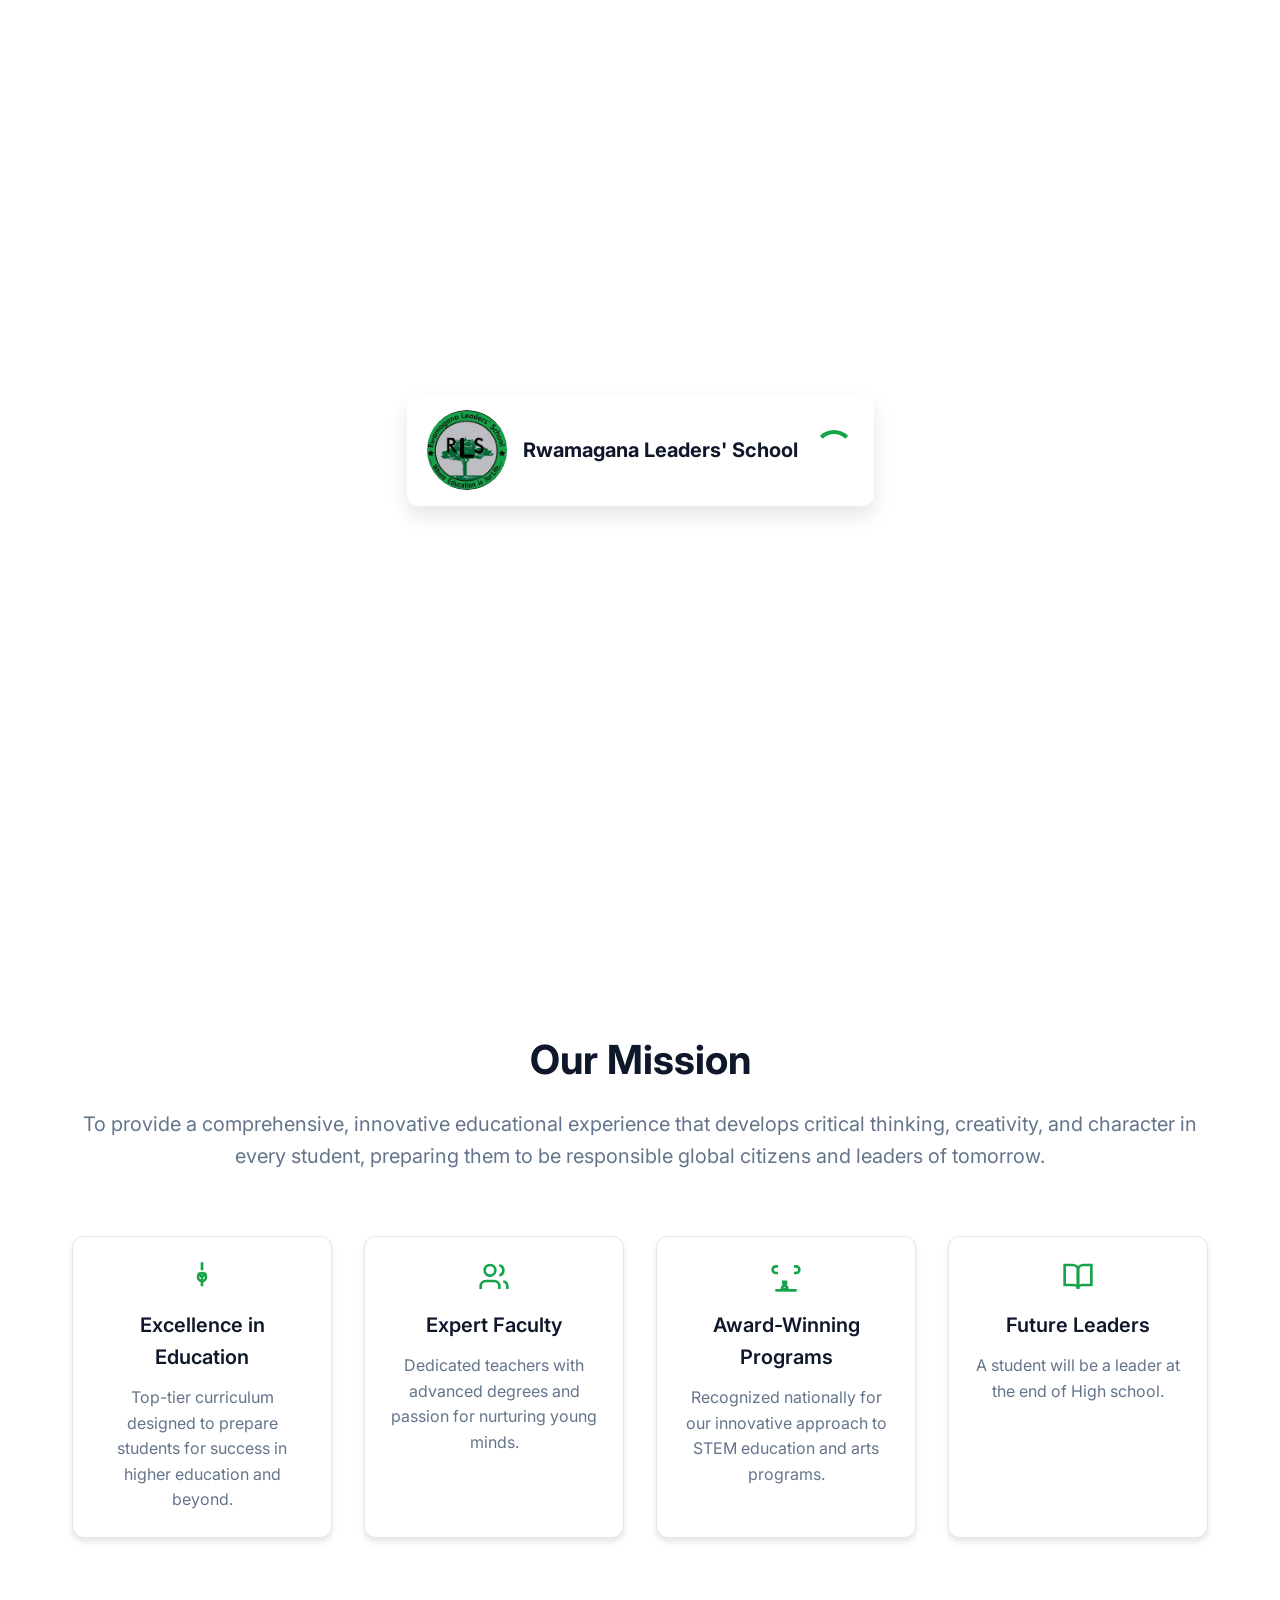
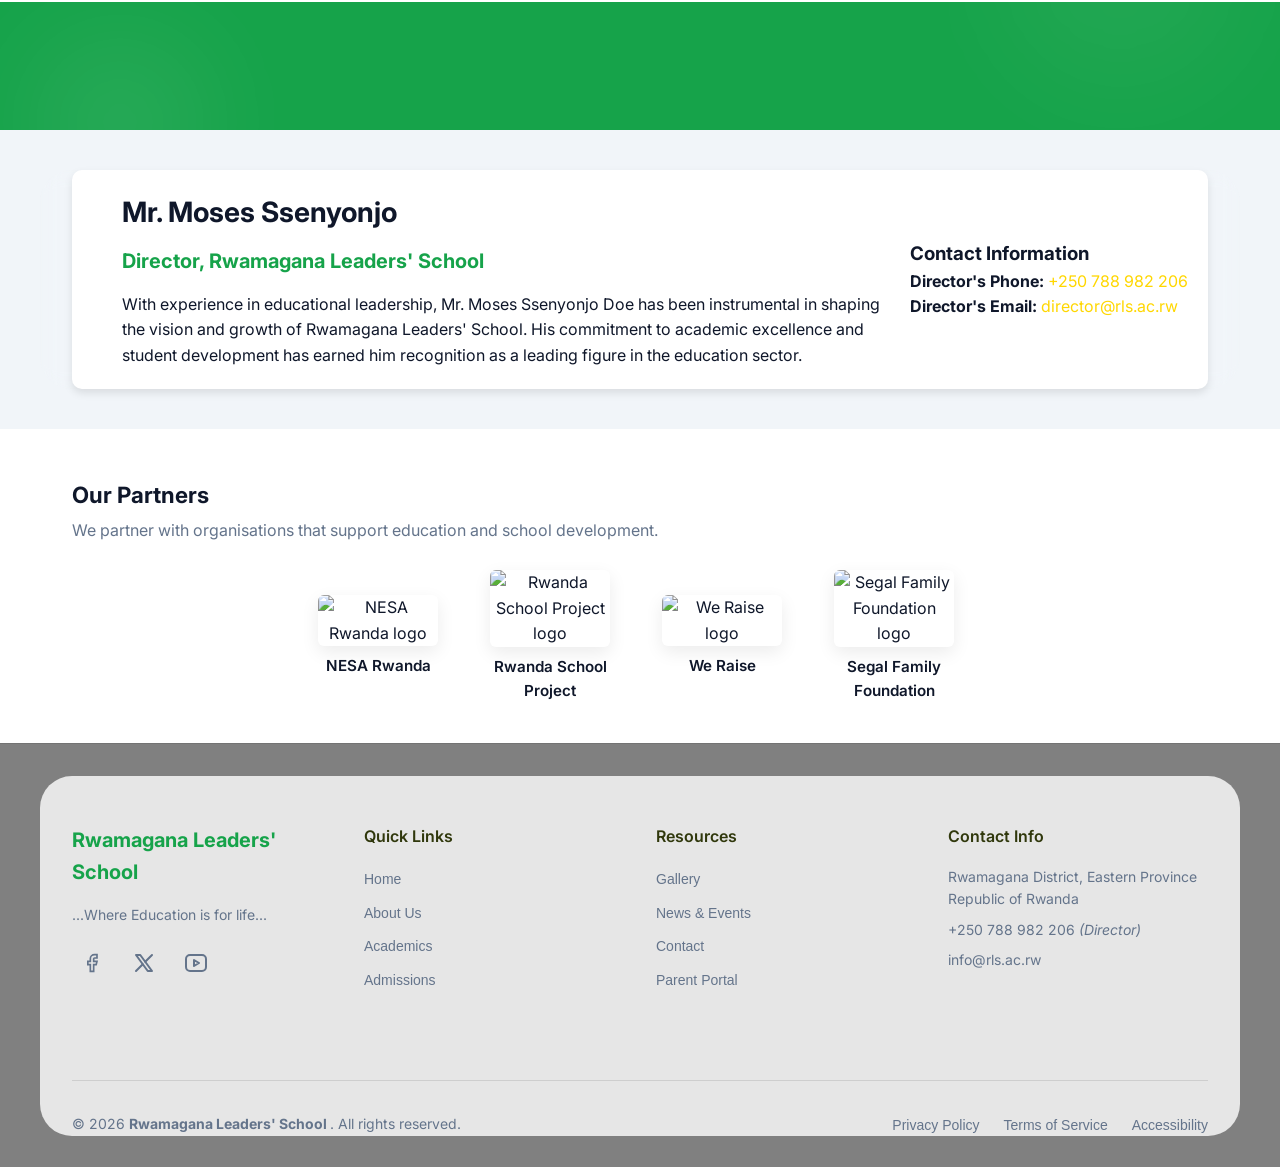
==== index.html @ 0f161b06 "Add files via upload" ====
<!DOCTYPE html>
<html lang="en">
<head>
    <meta charset="UTF-8">
    <!-- Basic SEO -->
<title>Rwamagana Leaders' School | Excellence in Education</title>
<meta name="description" content="Official website of Rwamagana Leaders' School (RLS). Get the latest news, events, academic updates, and school information.">
<meta name="keywords" content="Rwamagana Leaders School, RLS, school in Rwanda, secondary school, education Rwanda">
<meta name="author" content="Rwamagana Leaders' School">
<meta name="viewport" content="width=device-width, initial-scale=1.0">
<!--script of font awesome-->
<link rel="stylesheet" href="https://cdnjs.cloudflare.com/ajax/libs/font-awesome/6.7.2/css/all.min.css" integrity="sha512-Evv84Mr4kqVGRNSgIGL/F/aIDqQb7xQ2vcrdIwxfjThSH8CSR7PBEakCr51Ck+w+/U6swU2Im1vVX0SVk9ABhg==" crossorigin="anonymous" referrerpolicy="no-referrer" /><meta property="og:title" content="Rwamagana Leaders' School | Excellence in Education">
<meta property="og:description" content="Visit RLS official website for news, events, and academic excellence updates.">
<meta property="og:image" content="https://rls.ac.rw/logo.png">
<meta property="og:url" content="https://rls.ac.rw">
<meta property="og:type" content="website">
<script id="chatway" async="true" src="https://cdn.chatway.app/widget.js?id=UrWkM7ZpaM1Z"></script>
<!-- Structured Data for Google -->
<script type="application/ld+json">

        {
          "@context": "https://schema.org",
          "@type": "School",
          "name": "Rwamagana Leaders' School",
          "alternateName": "RLS",
          "url": "https://rls.ac.rw/",
          "logo": "https://rls.ac.rw/image/logo.png",
          "sameAs": [
            "https://www.facebook.com/rwamaganaleaders/",
            "https://x.com/RLeadersSchool",
            "https://www.youtube.com/@RwamaganaLeadersSchool-c4u"
          ],
          "address": {
            "@type": "PostalAddress",
            "addressCountry": "RW",
            "addressRegion": "Eastern Province",
            "addressLocality": "Rwamagana"
          },
          "telephone": "+250783755971",
          "email": "info@rls.ac.rw",
          "description": "Rwamagana Leaders' School is a secondary school in Rwamagana, Rwanda, offering high quality education with a focus on leadership, sustainability and community service."
        }
</script>


    <meta name="viewport" content="width=device-width, initial-scale=1.0">
    <link rel="icon" href="image/logo.png" type="image/png">
    <title>Rwamagana Leaders' School</title>
    <link rel="stylesheet" href="styles.css">
    <link href="https://fonts.googleapis.com/css2?family=Inter:wght@300;400;400;600;700&display=swap" rel="stylesheet">
    <style>
        /* Our Story Section Styles */
        .our-story-section {
            margin-top: 50px;
        }
        
        .story-intro {
            font-size: 1.1rem;
            color: var(--muted-foreground);
            text-align: center;
            margin-bottom: 40px;
            max-width: 800px;
            margin-left: auto;
            margin-right: auto;
        }
        
        .timeline {
            position: relative;
            max-width: 800px;
            margin: 0 auto;
        }
        
        .timeline::before {
            content: '';
            position: absolute;
            left: 30px;
            top: 0;
            bottom: 0;
            width: 2px;
            background: var(--primary);
        }
        
        .timeline-item {
            display: flex;
            margin-bottom: 40px;
            opacity: 0;
            transform: translateY(20px);
            transition: opacity 0.6s ease, transform 0.6s ease;
        }
        
        .timeline-item.fade-in {
            opacity: 1;
            transform: translateY(0);
        }
        
        .timeline-marker {
            width: 60px;
            height: 60px;
            background: var(--primary);
            border-radius: 50%;
            display: flex;
            align-items: center;
            justify-content: center;
            color: var(--primary-foreground);
            font-size: 1.2rem;
            margin-right: 20px;
            flex-shrink: 0;
            z-index: 1;
            position: relative;
        }
        
        .timeline-content {
            background: var(--card);
            border: 1px solid var(--border);
            border-radius: 12px;
            padding: 20px;
            box-shadow: 0 2px 8px var(--shadow);
            flex: 1;
        }
        
        .timeline-content h4 {
            font-size: 1.2rem;
            font-weight: 600;
            color: var(--foreground);
            margin-bottom: 10px;
        }
        
        .timeline-content p {
            color: var(--muted-foreground);
            line-height: 1.6;
        }
        
        .story-cta {
            text-align: center;
            margin-top: 50px;
            padding: 30px;
            background: var(--accent);
            border-radius: 12px;
        }
        
        .story-cta p {
            font-size: 1.1rem;
            color: var(--foreground);
            margin-bottom: 20px;
        }
        
        .cta-btn {
            background: var(--primary);
            color: var(--primary-foreground);
            border: none;
            padding: 12px 24px;
            border-radius: 8px;
            font-weight: 600;
            cursor: pointer;
            transition: background 0.2s;
        }
        
        .cta-btn:hover {
            background: var(--primary-hover, var(--primary));
            opacity: 0.9;
        }
        
        @media (max-width: 768px) {
            .timeline::before {
                left: 20px;
            }
            
            .timeline-marker {
                width: 40px;
                height: 40px;
                font-size: 1rem;
                margin-right: 15px;
            }
            
            .timeline-content {
                padding: 15px;
            }
            
            .timeline-content h4 {
                font-size: 1.1rem;
            }
        }
    </style>
    <!-- EmailJS CDN -->
     <script>
        const firebaseConfig = {
  apiKey: "AIzaSyD0JQhgoWcyJBOaOaXH-xMsed9V25FA184",
  authDomain: "rls2025-6f364.firebaseapp.com",
  databaseURL: "https://rls2025-6f364-default-rtdb.firebaseio.com",
  projectId: "rls2025-6f364",
  storageBucket: "rls2025-6f364.firebasestorage.app",
  messagingSenderId: "662069598409",
  appId: "1:662069598409:web:7fcf240a20cd1e0537d518",
  measurementId: "G-T1P0FEYNYW"
};
     </script>
    <script type="text/javascript" src="https://cdn.jsdelivr.net/npm/@emailjs/browser@4/dist/email.min.js"></script>
</head>
<body class="light-theme">
    <div id="preloader" class="preloader">
        <div class="preloader-content">
            <img src="image/logo.png" alt="RLS" class="preloader-logo"><p class="preloader-text">Rwamagana Leaders' School</p>
            <div class="preloader-spinner"></div>
        </div>
    </div>
    
    <!-- Header/Navigation -->
    <header class="header">
        <div class="container">
            <div class="nav-wrapper">
                <!-- Logo -->
                <div class="logo-section">
                    <button onclick="navigateTo('home')" class="logo-btn">
                        <img src="image/logo.png" 
                             alt="Rwamagana Leaders' School Logo" class="logo-img">
                        <h1 class="logo-text">Rwamagana Leaders' School</h1>
                    </button>
                </div>

                <!-- Desktop Navigation -->
                <nav class="desktop-nav">
                    <div class="nav-items">
                        <a href="#home"><button onclick="navigateTo('home')" class="nav-item active" data-page="home">Home</button></a>
                        <a href="#about"><button onclick="navigateTo('about')" class="nav-item" data-page="about">About Us</button></a>
                        <a href="#academics"><button onclick="navigateTo('academics')" class="nav-item" data-page="academics">Academics</button></a>
                        <a href="#admissions"><button onclick="navigateTo('admissions')" class="nav-item" data-page="admissions">Admissions</button></a>
                        <a href="#gallery"><button onclick="navigateTo('gallery')" class="nav-item" data-page="gallery">Gallery</button></a>
                        <a href="#news"><button onclick="navigateTo('news')" class="nav-item" data-page="news">
                        News & Events <span class="nav-badge news-badge" style="display:none;">0</span>
                    </button></a>
                        <button onclick="window.location.href='pastpapers.html'" class="nav-item pastpaper" data-page="pastpapers">Past Papers</button>
                        <button onclick="navigateTo('contact')" class="nav-item" data-page="contact">Contact</button>
                        <button class="nav-item" onclick="window.open(
    'https://accounts.zoho.com/signin?servicename=VirtualOffice&amp;signupurl=https://www.zoho.com/mail/zohomail-pricing.html&amp;serviceurl=https://mail.zoho.com',
    '_blank')">
                            Staff Login
                        </button>
                        <button onclick="toggleTheme()" class="theme-btn" id="theme-toggle">
                        
                            <svg class="sun-icon" width="20" height="20" viewBox="0 0 24 24" fill="none" stroke="currentColor" stroke-width="2">
                                <circle cx="12" cy="12" r="5"></circle>
                                <line x1="12" y1="1" x2="12" y2="3"></line>
                                <line x1="12" y1="21" x2="12" y2="23"></line>
                                <line x1="4.22" y1="4.22" x2="5.64" y2="5.64"></line>
                                <line x1="18.36" y1="18.36" x2="19.78" y2="19.78"></line>
                                <line x1="1" y1="12" x2="3" y2="12"></line>
                                <line x1="21" y1="12" x2="23" y2="12"></line>
                                <line x1="4.22" y1="19.78" x2="5.64" y2="18.36"></line>
                                <line x1="18.36" y1="5.64" x2="19.78" y2="4.22"></line>
                            </svg>
                            <svg class="moon-icon" width="20" height="20" viewBox="0 0 24 24" fill="none" stroke="currentColor" stroke-width="2">
                                <path d="M21 12.79A9 9 0 1 1 11.21 3 7 7 0 0 0 21 12.79z"></path>
                            </svg>
                        </button>
                    </div>
                </nav>

                <!-- Mobile Menu Button -->
                <div class="mobile-controls">
                    <button onclick="toggleTheme()" class="theme-btn mobile-theme-btn">
                        <svg class="sun-icon" width="20" height="20" viewBox="0 0 24 24" fill="none" stroke="currentColor" stroke-width="2">
                            <circle cx="12" cy="12" r="5"></circle>
                            <line x1="12" y1="1" x2="12" y2="3"></line>
                            <line x1="12" y1="21" x2="12" y2="23"></line>
                            <line x1="4.22" y1="4.22" x2="5.64" y2="5.64"></line>
                            <line x1="18.36" y1="18.36" x2="19.78" y2="19.78"></line>
                            <line x1="1" y1="12" x2="3" y2="12"></line>
                            <line x1="21" y1="12" x2="23" y2="12"></line>
                            <line x1="4.22" y1="19.78" x2="5.64" y2="18.36"></line>
                            <line x1="18.36" y1="5.64" x2="19.78" y2="4.22"></line>
                        </svg>
                        <svg class="moon-icon" width="20" height="20" viewBox="0 0 24 24" fill="none" stroke="currentColor" stroke-width="2">
                            <path d="M21 12.79A9 9 0 1 1 11.21 3 7 7 0 0 0 21 12.79z"></path>
                        </svg>
                    </button>
                    <button onclick="toggleMobileMenu()" class="mobile-menu-btn" id="mobile-menu-btn">
                        <svg class="menu-icon" width="24" height="24" viewBox="0 0 24 24" fill="none" stroke="currentColor" stroke-width="2">
                            <line x1="3" y1="6" x2="21" y2="6"></line>
                            <line x1="3" y1="12" x2="21" y2="12"></line>
                            <line x1="3" y1="18" x2="21" y2="18"></line>
                        </svg>
                        <svg class="close-icon" width="24" height="24" viewBox="0 0 24 24" fill="none" stroke="currentColor" stroke-width="2">
                            <line x1="18" y1="6" x2="6" y2="18"></line>
                            <line x1="6" y1="6" x2="18" y2="18"></line>
                        </svg>
                    </button>
                </div>
            </div>

            <!-- Mobile Navigation -->
            <div class="mobile-nav" id="mobile-nav">
                <div class="mobile-nav-items">
                    <button onclick="navigateTo('home')" class="mobile-nav-item" data-page="home">Home</button>
                    <button onclick="navigateTo('about')" class="mobile-nav-item" data-page="about">About Us</button>
                    <button onclick="navigateTo('academics')" class="mobile-nav-item" data-page="academics">Academics</button>
                    <button onclick="navigateTo('admissions')" class="mobile-nav-item" data-page="admissions">Admissions</button>
                    <button onclick="navigateTo('gallery')" class="mobile-nav-item" data-page="gallery">Gallery</button>
                    <button onclick="navigateTo('news')" class="mobile-nav-item" data-page="news">
                    News & Events <span class="nav-badge news-badge" style="display:none;">0</span>
                </button>
                    <button onclick="window.location.href='pastpapers.html'" class="mobile-nav-item" data-page="pastpapers">Past Papers</button>
                    <button onclick="navigateTo('contact')" class="mobile-nav-item" data-page="contact">Contact</button>
                    <button class="mobile-nav-item" onclick="window.open(
    'https://accounts.zoho.com/signin?servicename=VirtualOffice&amp;signupurl=https://www.zoho.com/mail/zohomail-pricing.html&amp;serviceurl=https://mail.zoho.com',
    '_blank')">
                        Staff Login
                    </button>
                </div>
            </div>
        </div>
    </header>

    <!-- Main Content -->
    <main id="main-content">
        <!-- Home Page -->
        <section id="home-page" class="page active">
            <div class="hero-section">
                <div class="container">
                    <div class="hero-grid">
                        <div class="hero-content">
                            <div class="hero-text fade-in">
                                <h1 class="hero-title">
                                    Welcome to 
                                    <span class="text-gradient">Rwamagana Leaders' School</span>
                                </h1>
                                <p class="hero-subtitle">
                                    Empowering minds, shaping futures. Join our community of learners 
                                    where excellence meets innovation in education.
                                </p>
                            </div>
                            
                            <div class="hero-buttons">
                                <button onclick="navigateTo('admissions')" class="btn btn-primary">Apply Now<i style="margin-left: 10px;" class="fa-solid fa-pen-clip fa-bounce"></i></button>
                                <button onclick="navigateTo('about')" class="btn btn-outline">Learn More</button>
                            </div>
                        </div>
                        
                        <div class="hero-image">
                            <div class="image-container">
                                <div id="welcome-image"></div>
                                <div class="decorative-blob blob-1"></div>
                                <div class="decorative-blob blob-2"></div>
                            </div>
                        </div>
                    </div>
                </div>
                  <script type="module">
    // Import Firebase SDKs
    import { initializeApp } from "https://www.gstatic.com/firebasejs/11.0.1/firebase-app.js";
    import { getDatabase, ref, onValue } from "https://www.gstatic.com/firebasejs/11.0.1/firebase-database.js";

    // Initialize Firebase
    const app = initializeApp(firebaseConfig);
    const db = getDatabase(app);
    // Your Firebase configuration
    const welcomeSection = document.getElementById("welcome-image");
    const welcomeRef = ref(db, "welcome");

    // Fetch and display news automatically
    onValue(welcomeRef, (snapshot) => {
      const data = snapshot.val();
      welcomeSection.innerHTML = "";
      for (const id in data) {
        const item = data[id];
        welcomeSection.innerHTML += `
        ${item.image ? `<img src="${item.image}" class="hero-image">` : ""}
        `;
      }
    });
  </script>

            </div>

            <!-- Mission Section -->
            <div class="mission-section">
                <div class="container">
                    <div class="section-header">
                        <h2>Our Mission</h2>
                        <p>To provide a comprehensive, innovative educational experience that develops critical thinking, 
                           creativity, and character in every student, preparing them to be responsible global citizens 
                           and leaders of tomorrow.</p>
                    </div>

                    <!-- Features Grid -->
                    <div class="features-grid">
                        <div class="feature-card fade-in">
                            <div class="feature-icon">
                                <svg width="32" height="32" viewBox="0 0 24 24" fill="none" stroke="currentColor" stroke-width="2">
                                    <circle cx="12" cy="12" r="3"></circle>
                                    <path d="M12 1v6m0 6v6"></path>
                                    <path d="m9 9 3 3 3-3"></path>
                                </svg>
                            </div>
                            <h3>Excellence in Education</h3>
                            <p>Top-tier curriculum designed to prepare students for success in higher education and beyond.</p>
                        </div>

                        <div class="feature-card fade-in">
                            <div class="feature-icon">
                                <svg width="32" height="32" viewBox="0 0 24 24" fill="none" stroke="currentColor" stroke-width="2">
                                    <path d="M16 21v-2a4 4 0 0 0-4-4H6a4 4 0 0 0-4 4v2"></path>
                                    <circle cx="9" cy="7" r="4"></circle>
                                    <path d="M22 21v-2a4 4 0 0 0-3-3.87"></path>
                                    <path d="M16 3.13a4 4 0 0 1 0 7.75"></path>
                                </svg>
                            </div>
                            <h3>Expert Faculty</h3>
                            <p>Dedicated teachers with advanced degrees and passion for nurturing young minds.</p>
                        </div>

                        <div class="feature-card fade-in">
                            <div class="feature-icon">
                                <svg width="32" height="32" viewBox="0 0 24 24" fill="none" stroke="currentColor" stroke-width="2">
                                    <path d="M6 9H4.5a2.5 2.5 0 0 1 0-5H6"></path>
                                    <path d="M18 9h1.5a2.5 2.5 0 0 0 0-5H18"></path>
                                    <path d="M4 22h16"></path>
                                    <path d="M10 14.66V17c0 .40.47.98.97 1.21C12.04 18.75 13 19.54 13 20.5v.5H9v-.5c0-.96.96-1.75 2.03-2.29.5-.23.97-.66.97-1.21v-2.34"></path>
                                </svg>
                            </div>
                            <h3>Award-Winning Programs</h3>
                            <p>Recognized nationally for our innovative approach to STEM education and arts programs.</p>
                        </div>

                        <div class="feature-card fade-in">
                            <div class="feature-icon">
                                <svg width="32" height="32" viewBox="0 0 24 24" fill="none" stroke="currentColor" stroke-width="2">
                                    <path d="M2 3h6a4 4 0 0 1 4 4v14a3 3 0 0 0-3-3H2z"></path>
                                    <path d="M22 3h-6a4 4 0 0 0-4 4v14a3 3 0 0 1 3-3h7z"></path>
                                </svg>
                            </div>
                            <h3>Future Leaders</h3>
                            <p>A student will be a leader at the end of High school.</p>
                        </div>
                    </div>
                </div>
            </div>

            <!-- Stats Section -->
            <div class="stats-section">
                <div class="stats-bg"></div>
                <div class="container">
                    <div class="stats-grid" id="statsgrid">
                    </div>
                </div>
            </div>

  <!-- Firebase Libraries -->
  <script type="module">
    // Import Firebase SDKs
    import { initializeApp } from "https://www.gstatic.com/firebasejs/11.0.1/firebase-app.js";
    import { getDatabase, ref, onValue } from "https://www.gstatic.com/firebasejs/11.0.1/firebase-database.js";

    // Initialize Firebase
    const app = initializeApp(firebaseConfig);
    const db = getDatabase(app);
    // Your Firebase configuration
    const upnewsSection = document.getElementById("statsgrid");
    const upnewsRef = ref(db, "StatSection");

    // Fetch and display news automatically
    onValue(upnewsRef, (snapshot) => {
      const data = snapshot.val();
      statsgrid.innerHTML = "";
      for (const id in data) {
        const item = data[id];
        statsgrid.innerHTML += `
                        <div class="stat-item">
                            <div class="stat-number">${item.student || 'Undefined Students'}</div>
                            <div class="stat-label">Students</div>
                        </div>
                        <div class="stat-item">
                            <div class="stat-number">${item.facultymembers || 'Undefined Members'}</div>
                            <div class="stat-label">Faculty Members</div>
                        </div>
                        <div class="stat-item">
                            <div class="stat-number">${item.collegeacceptance}</div>
                            <div class="stat-label">College Acceptance</div>
                        </div>
                        <div class="stat-item">
                            <div class="stat-number">${item.yearofexcellence}</div>
                            <div class="stat-label">Years of Excellence</div>
                        </div>
        `;
      }
    });
  </script>

  <!--director of school profile-->
  <div>
    <section class="director-profile-section">
        <div class="container">
            <div class="director-profile-card">
                <div class="director-image" id="director-image">
                </div>
                                  <script type="module">
    // Import Firebase SDKs
    import { initializeApp } from "https://www.gstatic.com/firebasejs/11.0.1/firebase-app.js";
    import { getDatabase, ref, onValue } from "https://www.gstatic.com/firebasejs/11.0.1/firebase-database.js";

    // Initialize Firebase
    const app = initializeApp(firebaseConfig);
    const db = getDatabase(app);
    // Your Firebase configuration
    const directorSection = document.getElementById("director-image");
    const directorRef = ref(db, "director");

    // Fetch and display news automatically
    onValue(directorRef, (snapshot) => {
      const data = snapshot.val();
      directorSection.innerHTML = "";
      for (const id in data) {
        const item = data[id];
        directorSection.innerHTML += `
        ${item.image ? `<img src="${item.image}">` : ""}
        `;
      }
    });
  </script>

                <div class="director-info">
                    <h2>Mr. Moses Ssenyonjo</h2>
                    <h4>Director, Rwamagana Leaders' School</h4>
                    <p>With experience in educational leadership, Mr. Moses Ssenyonjo Doe has been instrumental in shaping the vision and growth of Rwamagana Leaders' School. His commitment to academic excellence and student development has earned him recognition as a leading figure in the education sector.</p>
                </div>
                <!--Contact of director-->
                <div class="director-contact">
                                <h3>Contact Information</h3>
                                <p>
                                    <strong>Director's Phone:</strong>
                                    <a href="tel:+250788982206" style="color: gold; text-decoration: none;">+250 788 982 206</a>
                                </p>
                                <p>
                                    <strong>Director's Email:</strong>
                                    <a href="mailto:director@rls.ac.rw" style="color: gold; text-decoration: none;">director@rls.ac.rw</a>
                                </p>
                            </div>
                </div>
        </section>

    <section class="partners-block">
        <div class="container">
            <h2>Our Partners</h2>
            <p class="partners-intro">We partner with organisations that support education and school development.</p>
            <div class="partners-grid">
                <a class="partner-card" href="https://www.nesa.gov.rw" target="_blank" rel="noopener" title="NESA Rwanda">
                    <img src="https://www.nesa.gov.rw/fileadmin/user_upload/NESA/Background_Images/nesalogo.png" alt="NESA Rwanda logo">
                    <div class="partner-name">NESA Rwanda</div>
                </a>

                <a class="partner-card" href="https://rwandaschoolproject.org" target="_blank" rel="noopener" title="Rwanda School Project">
                    <img src="https://rwandaschoolproject.org/wp-content/uploads/2021/12/cropped-rwanda-school-project.png" alt="Rwanda School Project logo">
                    <div class="partner-name">Rwanda School Project</div>
                </a>

                <a class="partner-card" href="https://weraise.org" target="_blank" rel="noopener" title="We Raise">
                    <img src="https://weraise.org/wp-content/uploads/2022/01/wr-logo-tm.png" alt="We Raise logo">
                    <div class="partner-name">We Raise</div>
                </a>

                <a class="partner-card" href="https://www.segalfamilyfoundation.org/" target="_blank" rel="noopener" title="Segal Family Foundation">
                    <img src="https://rwandaschoolproject.org/wp-content/uploads/2014/08/SFF-logo.png" alt="Segal Family Foundation logo">
                    <div class="partner-name">Segal Family Foundation</div>
                </a>

            </div>
        </div>
    </section>

                </section>

        <!-- About Page -->
        <section id="about-page" class="page">
            <div class="page-header">
                <div class="container">
                    <h1>About Rwamagana Leaders' School</h1>
                    <p>Discover our rich history, dedicated mission, and the exceptional team that makes Rwaamagana Leaders' School a leader in educational excellence.</p>
                </div>
            </div>

            <div class="container">
                <!-- History Section -->
                <div class="content-section">

                    <!-- Our Story Section -->
                    <div class="our-story-section">
                        <h3 class="section-title">Our Story</h3>
                        <p class="story-intro">From humble beginnings to becoming a beacon of education in Rwanda, discover the inspiring journey of Rwamagana Leaders' School over the past two decades.</p>
                        
                        <div class="timeline">
                            <div class="timeline-item">
                                <div class="timeline-marker"><i class="fa-solid fa-seedling"></i></div>
                                <div class="timeline-content">
                                    <h4>Beginning (2005)</h4>
                                    <p>Idea of the school begins after discussions with Rwandan educators following the 1994 Genocide.</p>
                                </div>
                            </div>
                            
                            <div class="timeline-item">
                                <div class="timeline-marker"><i class="fa-solid fa-handshake"></i></div>
                                <div class="timeline-content">
                                    <h4>Foundation (2006–2008)</h4>
                                    <p>Fundraising, non-profit registration, land purchase, and first volunteers.</p>
                                </div>
                            </div>
                            
                            <div class="timeline-item">
                                <div class="timeline-marker"><i class="fa-solid fa-chalkboard-teacher"></i></div>
                                <div class="timeline-content">
                                    <h4>First Classes (2009–2010)</h4>
                                    <p>English Enrichment Program starts with 23 students. Official opening and first classroom building completed.</p>
                                </div>
                            </div>
                            
                            <div class="timeline-item">
                                <div class="timeline-marker"><i class="fa-solid fa-building"></i></div>
                                <div class="timeline-content">
                                    <h4>Growth (2011–2014)</h4>
                                    <p>Expansion of facilities (kitchen, dorms, labs, cafeteria) and strong academic performance.</p>
                                </div>
                            </div>
                            
                            <div class="timeline-item">
                                <div class="timeline-marker"><i class="fa-solid fa-graduation-cap"></i></div>
                                <div class="timeline-content">
                                    <h4>Expansion (2015–2018)</h4>
                                    <p>First graduating class. Girls' dorm, computer lab, solar power, and student achievements.</p>
                                </div>
                            </div>
                            
                            <div class="timeline-item">
                                <div class="timeline-marker"><i class="fa-solid fa-sync-alt"></i></div>
                                <div class="timeline-content">
                                    <h4>Transformation (2019–2020)</h4>
                                    <p>Name changed to Rwamagana Leaders' School; new leadership. COVID-19 response, community support, and boarding system.</p>
                                </div>
                            </div>
                            
                            <div class="timeline-item">
                                <div class="timeline-marker"><i class="fa-solid fa-rocket"></i></div>
                                <div class="timeline-content">
                                    <h4>Modern Development (2021–2023)</h4>
                                    <p>Campus expansion, new academic system, library, and admin building.</p>
                                </div>
                            </div>
                            
                            <div class="timeline-item">
                                <div class="timeline-marker"><i class="fa-solid fa-users"></i></div>
                                <div class="timeline-content">
                                    <h4>Impact & Inclusion (2023–2024)</h4>
                                    <p>Inclusion (disabled students), robotics recognition, university fair, endowment fund.</p>
                                </div>
                            </div>
                            
                            <div class="timeline-item">
                                <div class="timeline-marker"><i class="fa-solid fa-eye"></i></div>
                                <div class="timeline-content">
                                    <h4>Vision (2025)</h4>
                                    <p>Vision to become a top school and grow from 200 to 400 students.</p>
                                </div>
                            </div>
                        </div>
                        
                        <div class="story-cta" style="margin-bottom: 3rem;">
                            <p>Join us in continuing this legacy of excellence and leadership.</p>
                            <button onclick="navigateTo('admissions')" class="cta-btn">Apply Now</button>
                        </div>
                    </div>

                <!-- Vision Section -->
                <div class="vision-section">
                    <div class="card">
                        <h2>Our Vision</h2>
                        <div class="vision-grid">
                            <div class="vision-item">
                                <h3>Educational Excellence</h3>
                                <p>To be recognized globally as a premier educational institution that fosters innovation, critical thinking, and lifelong learning in every student.</p>
                            </div>
                            <div class="vision-item">
                                <h3>Global Citizens</h3>
                                <p>To develop responsible, ethical, and engaged global citizens who contribute positively to their communities and the world at large.</p>
                            </div>
                        </div>
                    </div>
                </div>

                <!-- Values Section -->
                <div class="values-section">
                    <div class="values-bg"></div>
                    <div class="values-content">
                        <h2>Our Core Values</h2>
                        <div class="values-grid">
                            <div class="value-item">
                                <h3>Integrity</h3>
                                <p>Building character through honest and ethical behavior</p>
                            </div>
                            <div class="value-item">
                                <h3>Innovation</h3>
                                <p>Embracing new ideas and creative problem-solving</p>
                            </div>
                            <div class="value-item">
                                <h3>Inclusivity</h3>
                                <p>Celebrating diversity and fostering belonging for all</p>
                            </div>
                        </div>
                    </div>
                </div>

                <!-- About Us Statement Section -->
                <div class="about-us-section">
                    <!-- Mission Statement -->
                    <div class="mission-statement-card">
                        <div class="statement-header">
                            <h2>Our Commitment</h2>
                            <div class="header-underline"></div>
                        </div>
                        <p class="mission-statement-text">
                            Rwamagana Leaders' School (RLS) is committed to building socially, environmentally, and economically sustainable education in Rwanda.
                        </p>
                    </div>

                    <!-- Pillars Grid -->
                    <div class="mb-30">
                        <h3 class="section-title">Our Pillars</h3>
                        <div class="pillars-grid">
                            <div class="pillar-card">
                                <div class="pillar-icon"><i class="fa-solid fa-handshake"></i></div>
                                <h4>School Culture</h4>
                                <p>We foster a strong school culture rooted in respect, teamwork, mentorship, and character development. Through small mentorship groups called Crews, students grow academically and personally while learning to compete with their own standards rather than against each other.</p>
                            </div>
                            <div class="pillar-card">
                                <div class="pillar-icon"><i class="fa-solid fa-earth-americas"></i></div>
                                <h4>Community Service</h4>
                                <p>Community service is central to our mission. Students actively engage in meaningful projects that build long-term relationships and strengthen the surrounding community.</p>
                            </div>
                            <div class="pillar-card">
                                <div class="pillar-icon"><i class="fa-solid fa-recycle"></i></div>
                                <h4>Sustainability</h4>
                                <p>As a model of sustainability, our campus integrates rainwater harvesting, solar power, biogas systems, recycling, and small-scale agriculture. We are developing an A-Level curriculum that prepares students for future careers in green architecture, alternative energy, environmental law, water management, and other sustainability-focused fields.</p>
                            </div>
                            <div class="pillar-card">
                                <div class="pillar-icon"><i class="fa-sharp fa-solid fa-bag-shopping"></i></div>
                                <h4>Economic Independence</h4>
                                <p>RLS aims for increasing economic independence through tuition contributions and income-generating projects while continuing to support students in need.</p>
                            </div>
                            <div class="pillar-card">
                                <div class="pillar-icon"><i class="fa-solid fa-brain"></i></div>
                                <h4>Expeditionary Learning</h4>
                                <p>We use Expeditionary Learning (EL) to promote critical thinking, inquiry-based learning, strong literacy skills, and character development alongside academic excellence.</p>
                            </div>
                            <div class="pillar-card">
                                <div class="pillar-icon"><i class="fa-solid fa-suitcase"></i></div>
                                <h4>Legacy & Leadership</h4>
                                <p>Founded in 2010 through the collaboration of Robin Strickler and Karl Smith, RLS was established to provide high-quality secondary education, with a special emphasis on girls and vulnerable students.</p>
                            </div>
                        </div>
                    </div>

                    <!-- Governance Section -->
                    <div class="governance-section">
                        <h3 class="section-title">Our Governance</h3>
                        <div class="governance-grid">
                            <div class="governance-card">
                                <div class="governance-icon"><i class="fa-solid fa-earth-europe"></i></div>
                                <h4>Rwanda School Project Board</h4>
                                <p><strong>Location:</strong> North America</p>
                                <p class="governance-description">Overseeing finance, fundraising, and international operations to ensure sustainable growth and global partnerships.</p>
                            </div>
                            <div class="governance-card">
                                <div class="governance-icon"><i class="fa-solid fa-house-chimney-crack"></i></div>
                                <h4>LEDO Board</h4>
                                <p><strong>Location:</strong> Rwanda</p>
                                <p class="governance-description">Overseeing educational leadership, local operations, and compliance with Rwandan laws to ensure quality and accountability.</p>
                            </div>
                        </div>
                        <div class="governance-footer">
                            <p>Together, we are shaping leaders who will contribute to Rwanda's continued transformation and sustainable future.</p>
                        </div>
                    </div>
                </div>
            </div>
        </section>

        <!-- Academics Page -->
        <section id="academics-page" class="page">
            <div class="page-header">
                <div class="container">
                    <h1>Academics</h1>
                    <p>Our comprehensive academic program is designed to challenge and inspire students at every level, preparing them for success in higher education and beyond.</p>
                </div>
            </div>

            <div class="container">
                <!-- Academic Programs -->
                <div class="mb-20">
                    <h2>Our Programs</h2>
                    <div class="programs-grid">
                        <div class="program-card card-hover">
                            <div class="program-icon">
                            </div>
                            <h3>MPC</h3>
                            <div class="program-badge">Science combination</div>
                            <p>Mathematics Physics and Computer Science</p>
                            <div class="program-highlights">
                                <span>Technologies</span>
                                <span>Integrand</span>
                                <span>Projectile Motion</span>
                                <span>Computer Science</span>
                            </div>
                        </div>

                        <div class="program-card card-hover">
                            <div class="program-icon">
                            </div>
                            <h3>PCM</h3>
                            <div class="program-badge">Science combination</div>
                            <p>Mathematics Physics and Chemistry</p>
                            <div class="program-highlights">
                                <span>Lenses</span>
                                <span>Atoms</span>
                                <span>Derivatives</span>
                                <span>Statistics</span>
                                <span>Problem Solving</span>
                            </div>
                        </div>

                        <div class="program-card card-hover">
                            <div class="program-icon">
                            </div>
                            <h3>MPG</h3>
                            <div class="program-badge">Science Combination</div>
                            <p>Mathematics, Physics and Geography</p>
                            <div class="program-highlights">
                                <span>Earth</span>
                                <span>Algorithms</span>
                                <span>Volcanoes</span>
                                <span>Telescopes</span>
                            </div>
                        </div>

                        <div class="program-card card-hover">
                            <div class="program-icon">
                            </div>
                            <h3>HGL</h3>
                            <div class="program-badge">Arts Combination</div>
                            <p>History, Geography, and Literature</p>
                            <div class="program-highlights">
                                <span>Genocide</span>
                                <span>Atmosphere</span>
                                <span>Human Rights</span>
                                <span>Readings</span>
                            </div>
                        </div>

                        <div class="program-card card-hover">
                            <div class="program-icon">
                            </div>
                            <h3>MEC</h3>
                            <div class="program-badge">Science Combination</div>
                            <p>Mathematics, Economics and Computer Science</p>
                            <div class="program-highlights">
                                <span>Algorithms</span>
                                <span>Statistics</span>
                                <span>Programming</span>
                                <span>Funds</span>
                                <span>Business</span>
                            </div>
                        </div>

                        <div class="program-card card-hover">
                            <div class="program-icon">
                            </div>
                            <h3>MEG</h3>
                            <div class="program-badge">Arts Combination</div>
                            <p>Mathematics, Economics and Geography</p>
                            <div class="program-highlights">
                                <span>Algorithms</span>
                                <span>Statistics</span>
                                <span>Programming</span>
                                <span>Funds</span>
                                <span>Business</span>
                            </div>
                        </div>

                        <div class="program-card card-hover">
                            <div class="program-icon">
                            </div>
                            <h3>PCB</h3>
                            <div class="program-badge">Science Combination</div>
                            <p>Physics, Chemistry and Biology</p>
                            <div class="program-highlights">
                                <span>Atoms</span>
                                <span>Molecules</span>
                                <span>Fiction</span>
                                <span>Expression</span>
                            </div>
                        </div>

                        <div class="program-card card-hover">
                            <div class="program-icon">
                            </div>
                            <h3>MCB</h3>
                            <div class="program-badge">Science Combination</div>
                            <p>Mathematics, Chemistry and Biology</p>
                            <div class="program-highlights">
                                <span>Algorithms</span>
                                <span>Statistics</span>
                                <span>Culture</span>
                                <span>Change</span>
                            </div>
                        </div>
                    </div>
                </div>

                <!-- Curriculum Overview -->
                <div class="curriculum-section">
                    <h2>Curriculum Overview</h2>
                    
                    <!-- Grade Level Tabs -->
                    <div class="grade-tabs">
                        <button class="grade-tab active" data-grade="elementary">Elementary Subjects</button>
                        <button class="grade-tab" data-grade="high">Advanced Subjects</button>
                    </div>

                    <!-- Curriculum Content -->
                    <div class="curriculum-content">
                        <div class="grade-content active" id="elementary">
                            <h3>Elementary Subjects</h3>
                            <p>Building strong foundations in core subjects with hands-on learning</p>
                            <div class="curriculum-grid">
                                <div class="subject-item">
                                    <span>English</span>
                                    <span class="subject-hours">40 min / Period</span>
                                </div>
                                <div class="subject-item">
                                    <span>French</span>
                                    <span class="subject-hours">40 min / Period</span>
                                </div>
                                <div class="subject-item">
                                    <span>Kinyarwnda</span>
                                    <span class="subject-hours">40 min / Period</span>
                                </div>
                                <div class="subject-item">
                                    <span>Environmental Studies</span>
                                    <span class="subject-hours">40 min / Period</span>
                                </div>
                                <div class="subject-item">
                                    <span>Religion</span>
                                    <span class="subject-hours">40 min / Period</span>
                                </div>
                                <div class="subject-item">
                                    <span>Physical Education & Sports</span>
                                    <span class="subject-hours">40 min / Period</span>
                                </div>
                            </div>
                        </div>


                        <div class="grade-content" id="high">
                            <h3>Advanced Subject</h3>
                            <p>College preparatory curriculum with Advanced Placement options</p>
                            <div class="curriculum-grid">
                                <div class="subject-item">
                                    <span>Physics</span>
                                    <span class="subject-hours">40 min / Period</span>
                                </div>
                                <div class="subject-item">
                                    <span>Mathematics</span>
                                    <span class="subject-hours">40 min / Period</span>
                                </div>
                                <div class="subject-item">
                                    <span>Chemistry</span>
                                    <span class="subject-hours">40 min / Period</span>
                                </div>
                                <div class="subject-item">
                                    <span>Biology</span>
                                    <span class="subject-hours">40 min / Period</span>
                                </div>
                                <div class="subject-item">
                                    <span>Computer Science</span>
                                    <span class="subject-hours">40 min / Period</span>
                                </div>
                                <div class="subject-item">
                                    <span>Geography</span>
                                    <span class="subject-hours">40 min / Period</span>
                                </div>
                                <div class="subject-item">
                                    <span>Literature</span>
                                    <span class="subject-hours">40 min / Period</span>
                                </div>
                                <div class="subject-item">
                                    <span>History</span>
                                    <span class="subject-hours">40 min / Period</span>
                                </div>
                            </div>
                        </div>
                    </div>
                </div>

                <!-- School Levels -->
                <div class="levels-section">
                    <h2>School Levels</h2>
                    <p>We offer both Ordinary and Advanced levels to support student progression.</p>
                    <div class="levels-grid">
                        <div class="level-card">
                            <h3>Ordinary Level</h3>
                            <p>(O' Level)</p>
                            <ul class="level-list">
                                <li>S1</li>
                                <li>S2</li>
                                <li>S3</li>
                            </ul>
                        </div>

                        <div class="level-card">
                            <h3>Advanced Level</h3>
                            <p>(A' Level)</p>
                            <ul class="level-list">
                                <li>S4</li>
                                <li>S5</li>
                                <li>S6</li>
                            </ul>
                        </div>
                    </div>

                    <div class="portal-cta">
                        <p>Access our parent portal for more information about your student(s). You can check their progress and communicate with teachers.</p>
                        <a href="https://parent.urubuto.rw/#/" target="_blank" rel="noopener" class="btn-portal">
                            <i class="fa-solid fa-user-gear"></i> Parent Portal
                        </a>
                    </div>
                </div>

                <!-- Sample Weekly Schedule -->
                <div class="schedule-section">
                    <h2>Sample Weekly Schedule</h2>
                    <p>High School (O' Level & A' Level)</p>
                    
                    <div class="schedule-table-container">
                        <table class="schedule-table">
                            <thead>
                                <tr>
                                    <th>Time</th>
                                    <th></th>
                                    <th></th>
                                    <th>Activities</th>
                                    <th></th>
                                    <th></th>
                                </tr>
                            </thead>
                            <tbody>
                                <tr>
                                    <td>5:30-6:00</td>
                                    <td><div class="schedule-item"><strong>Wake Up in the Morning</strong><br><small>Room 201</small></div></td>
                                    <td><div class="schedule-item"><strong>Taking shower</strong><br><small>Room 105</small></div></td>
                                    <td><div class="schedule-item"><strong>Other...</strong><br><small>Lab A</small></div></td>
                                    <td><div class="schedule-item"><strong>Wearing School unform</strong><br><small>Room 201</small></div></td>
                                    <td><div class="schedule-item"><strong>Getting ready for 1st Prep</strong><br><small>Room 105</small></div></td>
                                </tr>
                                <tr>
                                    <td>6:00-7:00</td>
                                    <td><div class="schedule-item"><strong></strong><br><small></small></div></td>
                                    <td><div class="schedule-item"><strong></strong><br><small></small></div></td>
                                    <td><div class="schedule-item"><strong>First Prep</strong><br><small>All rooms</small></div></td>
                                    <td><div class="schedule-item"><strong></strong><br><small></small></div></td>
                                    <td><div class="schedule-item"><strong></strong><br><small></small></div></td>
                                </tr>
                                <tr>
                                    <td>7:00-8:00</td>
                                    <td><div class="schedule-item"><strong></strong><br><small></small></div></td>
                                    <td><div class="schedule-item"><strong></strong><br><small></small></div></td>
                                    <td><div class="schedule-item" style="color: green;"><strong>Break First</strong><br><small>Cafeteria</small></div></td>
                                    <td><div class="schedule-item"><strong></strong><br><small></small></div></td>
                                    <td><div class="schedule-item"><strong></strong><br><small></small></div></td>
                                </tr>
                                <tr>
                                    <td>8:00-10:40</td>
                                    <td><div class="schedule-item"><strong></strong><br><small></small></div></td>
                                    <td><div class="schedule-item"><strong></strong><br><small></small></div></td>
                                    <td><div class="schedule-item"><strong>Class Time</strong><br><small>All Rooms</small></div></td>
                                    <td><div class="schedule-item"><strong></strong><br><small></small></div></td>
                                    <td><div class="schedule-item"><strong></strong><br><small></small></div></td>
                                </tr>

                                <tr>
                                    <td>11:00-12:20</td>
                                    <td><div class="schedule-item"><strong></strong><br><small></small></div></td>
                                    <td><div class="schedule-item"><strong></strong><br><small></small></div></td>
                                    <td><div class="schedule-item"><strong>Class Time</strong><br><small>All Rooms</small></div></td>
                                    <td><div class="schedule-item"><strong></strong><br><small></small></div></td>
                                    <td><div class="schedule-item"><strong></strong><br><small></small></div></td>
                                </tr>
                                <tr>
                                    <td>12:20-13:20</td>
                                    <td><div class="schedule-item"><strong></strong><br><small></small></div></td>
                                    <td><div class="schedule-item"><strong></strong><br><small></small></div></td>
                                    <td><div class="schedule-item"><strong>Luanch Time</strong><br><small>Cafeteria</small></div></td>
                                    <td><div class="schedule-item"><strong></strong><br><small></small></div></td>
                                    <td><div class="schedule-item"><strong></strong><br><small></small></div></td>
                                </tr>
                                <tr>
                                    <td>13:20-16:00</td>
                                    <td><div class="schedule-item"><strong></strong><br><small></small></div></td>
                                    <td><div class="schedule-item"><strong></strong><br><small></small></div></td>
                                    <td><div class="schedule-item"><strong>Class Time</strong><br><small>All Rooms</small></div></td>
                                    <td><div class="schedule-item"><strong></strong><br><small></small></div></td>
                                    <td><div class="schedule-item"><strong></strong><br><small></small></div></td>
                                </tr>
                                <tr>
                                    <td>16:00-19:10</td>
                                    <td><div class="schedule-item"><strong></strong><br><small></small></div></td>
                                    <td><div class="schedule-item"><strong></strong><br><small></small></div></td>
                                    <td><div class="schedule-item"><strong>First Prep</strong><br><small>All Student</small></div></td>
                                    <td><div class="schedule-item"><strong></strong><br><small></small></div></td>
                                    <td><div class="schedule-item"><strong></strong><br><small></small></div></td>
                                </tr>
                                <tr>
                                    <td>19:10-20:00</td>
                                    <td><div class="schedule-item"><strong></strong><br><small></small></div></td>
                                    <td><div class="schedule-item"><strong></strong><br><small></small></div></td>
                                    <td><div class="schedule-item"><strong>Supper</strong><br><small>All Students</small></div></td>
                                    <td><div class="schedule-item"><strong></strong><br><small></small></div></td>
                                    <td><div class="schedule-item"><strong></strong><br><small></small></div></td>
                                </tr>
                                <tr>
                                    <td>20:00-21:30</td>
                                    <td><div class="schedule-item"><strong></strong><br><small></small></div></td>
                                    <td><div class="schedule-item"><strong></strong><br><small></small></div></td>
                                    <td><div class="schedule-item"><strong>Second Prep</strong><br><small>All Rooms</small></div></td>
                                    <td><div class="schedule-item"><strong></strong><br><small></small></div></td>
                                    <td><div class="schedule-item"><strong></strong><br><small></small></div></td>
                                </tr>
                            </tbody>
                        </table>
                    </div>
                </div>

                <!-- Special Programs -->
                <div class="special-programs">
                    <h2>Special Programs & Opportunities</h2>
                    <div class="programs-showcase">
                        <div class="showcase-item fade-in">
                            <h3>Advanced Placement</h3>
                            <p>College-level courses in 15+ subjects for high school students</p>
                        </div>
                        <div class="showcase-item fade-in">
                            <h3>Dual Enrollment</h3>
                            <p>Earn college credits while completing high school requirements</p>
                        </div>
                        <div class="showcase-item fade-in">
                            <h3>STEM Academy</h3>
                            <p>Specialized program focusing on Science, Technology, Engineering, and Math</p>
                        </div>
                        <div class="showcase-item fade-in">
                            <h3>International Baccalaureate</h3>
                            <p>Globally recognized diploma program for college-bound students</p>
                        </div>
                    </div>
                </div>
            </div>
        </section>

        <!-- Contact Page -->
        <section id="contact-page" class="page">
            <div class="page-header">
                <div class="container">
                    <h1>Contact Us</h1>
                    <p>Get in touch with us to learn more about our programs or schedule a visit.</p>
                </div>
            </div>

            <div class="container">
                <div class="contact-grid">
                    <div class="contact-info">
                        <h3>Visit Our Campus</h3>
                        <div class="contact-item">
                            <div class="contact-icon">
                                <svg width="20" height="20" viewBox="0 0 24 24" fill="none" stroke="currentColor" stroke-width="2">
                                    <path d="M21 10c0 7-9 13-9 13s-9-6-9-13a9 9 0 0 1 18 0z"></path>
                                    <circle cx="12" cy="10" r="3"></circle>
                                </svg>
                            </div>
                            <div>
                                <p>Rwamagana District, Eastern Province</p>
                                <p>Republic of Rwanda</p>
                            </div>
                        </div>

                        <div class="contact-item">
                            <div class="contact-icon">
                                <svg width="20" height="20" viewBox="0 0 24 24" fill="none" stroke="currentColor" stroke-width="2">
                                    <path d="M22 16.92v3a2 2 0 0 1-2.18 2 19.79 19.79 0 0 1-8.63-3.07 19.5 19.5 0 0 1-6-6 19.79 19.79 0 0 1-3.07-8.67A2 2 0 0 1 4.11 2h3a2 2 0 0 1 2 1.72 12.84 12.84 0 0 0 .7 2.81 2 2 0 0 1-.40 2.11L8.09 9.91a16 16 0 0 0 6 6l1.27-1.27a2 2 0 0 1 2.11-.40 12.84 12.84 0 0 0 2.81.7A2 2 0 0 1 22 16.92z"></path>
                                </svg>
                            </div>
                            <p>+250 788 123 406</p>
                        </div>

                        <div class="contact-item">
                            <div class="contact-icon">
                                <svg width="20" height="20" viewBox="0 0 24 24" fill="none" stroke="currentColor" stroke-width="2">
                                    <path d="M4 4h16c1.1 0 2 .9 2 2v12c0 1.1-.9 2-2 2H4c-1.1 0-2-.9-2-2V6c0-1.1.9-2 2-2z"></path>
                                    <polyline points="22,6 12,13 2,6"></polyline>
                                </svg>
                            </div>
                            <p>info@rls.ac.rw</p>
                        </div>
                        <div class="contact-item">
                        <div class="footer-qr" id="footer-qr"></div>
                                              <script type="module">
    // Import Firebase SDKs
    import { initializeApp } from "https://www.gstatic.com/firebasejs/11.0.1/firebase-app.js";
    import { getDatabase, ref, onValue } from "https://www.gstatic.com/firebasejs/11.0.1/firebase-database.js";

    // Initialize Firebase
    const app = initializeApp(firebaseConfig);
    const db = getDatabase(app);
    // Your Firebase configuration
    const qr = document.getElementById("footer-qr");
    const qrRef = ref(db, "qr");

    // Fetch and display news automatically
    onValue(qrRef, (snapshot) => {
      const data = snapshot.val();
      qr.innerHTML = "";
      for (const id in data) {
        const item = data[id];
        qr.innerHTML += `
                ${item.image ? `<img id="footer-qr-img" src="${item.image}" alt="Scan QR code"> ` : ""}
                <span class="footer-qr-label">${item.text}</span>
        `;
      }
    });
  </script>
                        </div>
                        <div class="contact-item contact-map">
                            <iframe
                                src="https://www.google.com/maps/embed?pb=!1m18!1m12!1m3!1d1023.6557899004487!2d30.43219249523236!3d-1.9404070157326903!2m3!1f0!2f0!3f0!3m2!1i1024!2i768!4f13.1!3m3!1m2!1s0x19db4426fbb3258b%3A0x81255b8c48b53500!2sRwamagana%20Leaders&#39;%20School!5e1!3m2!1sen!2srw!4v1775645541356!5m2!1sen!2srw"
                                width="600"
                                height="450"
                                style="border:0; width:100%; max-width:600px;"
                                allowfullscreen=""
                                loading="lazy"
                                referrerpolicy="no-referrer-when-downgrade">
                            </iframe>
                        </div>
                    </div>

                    <div class="contact-form">
                        <h3>Send us a Message</h3>
                        <form id="contact-form">
                            <div class="form-group">
                                <label for="name">Full Name</label>
                                <input type="text" id="name" name="from_name" required>
                            </div>
                            <div class="form-group">
                                <label for="email">Email Address</label>
                                <input type="email" id="email" name="from_email" required>
                            </div>
                            <div class="form-group">
                                <label for="subject">Subject</label>
                                <input type="text" id="subject" name="subject" required>
                            </div>
                            <div class="form-group">
                                <label for="message">Message</label>
                                <textarea id="message" name="message" rows="5" required></textarea>
                            </div>
                            <button type="submit" class="btn btn-primary" title="Send Message">Send Message</button>
                        </form>
                        
                    </div>
                </div>
            </div>
        </section>

        <!-- Admissions Page -->
        <section id="admissions-page" class="page">
            <div class="page-header">
                <div class="container">
                    <h1>Admissions</h1>
                    <p>Join our community of learners and embark on an educational journey that will prepare you for success in college and beyond.</p>
                </div>
            </div>

            <div class="container">
                <!-- Admission Process -->
                <div class="process-section">
                    <h2>Admission Process</h2>
                    <div class="process-grid">
                        <div class="process-step card-hover">
                            <div class="step-icon">
                                <svg width="32" height="32" viewBox="0 0 24 24" fill="none" stroke="currentColor" stroke-width="2">
                                    <path d="M14 2H6a2 2 0 0 0-2 2v16a2 2 0 0 0 2 2h12a2 2 0 0 0 2-2V8z"></path>
                                    <polyline points="14,2 14,8 20,8"></polyline>
                                    <line x1="16" y1="13" x2="8" y2="13"></line>
                                    <line x1="16" y1="17" x2="8" y2="17"></line>
                                    <polyline points="10,9 9,9 8,9"></polyline>
                                </svg>
                            </div>
                            <h3>Submit Application</h3>
                            <p>Complete the online application form with all required documents</p>
                        </div>

                        <div class="process-step card-hover">
                            <div class="step-icon">
                                <svg width="32" height="32" viewBox="0 0 24 24" fill="none" stroke="currentColor" stroke-width="2">
                                    <rect x="3" y="4" width="18" height="18" rx="2" ry="2"></rect>
                                    <line x1="16" y1="2" x2="16" y2="6"></line>
                                    <line x1="8" y1="2" x2="8" y2="6"></line>
                                    <line x1="3" y1="10" x2="21" y2="10"></line>
                                </svg>
                            </div>
                            <h3>Schedule Interview</h3>
                            <p>Arrange a meeting with our admissions team and take a campus tour</p>
                        </div>

                        <div class="process-step card-hover">
                            <div class="step-icon">
                                <svg width="32" height="32" viewBox="0 0 24 24" fill="none" stroke="currentColor" stroke-width="2">
                                    <path d="M22 11.08V12a10 10 0 1 1-5.93-9.14"></path>
                                    <polyline points="22,4 12,14.01 9,11.01"></polyline>
                                </svg>
                            </div>
                            <h3>Receive Decision</h3>
                            <p>Get your admission decision within 7-10 business days</p>
                        </div>
                    </div>
                </div>

                <!-- Tuition Information -->
                <div class="tuition-section">
                    <h2>Tuition & Fees</h2>
                    <div class="tuition-table-container">
                        <table class="tuition-table">
                            <thead>
                                <tr>
                                    <th>Levels</th>
                                    <th>Borders</th>
                                    <th>Day Scholars</th>
                                </tr>
                            </thead>
                            <tbody>
                                <tr>
                                    <td>Ordinary Level</td>
                                    <td id="tuition-ordinary-border">430,000 Rwf</td>
                                    <td id="tuition-ordinary-day">220,000 Rwf</td>
                                </tr>
                                <tr>
                                    <td>Advanced Level</td>
                                    <td id="tuition-advanced-border">430,000 Rwf</td>
                                    <td id="tuition-advanced-day">220,000 Rwf</td>
                                </tr>
                            </tbody>
                        </table>
                    </div>
                </div>

                <!-- Application Form -->
                <div class="application-form-section">
                    <div class="form-container card">
                        <h2>Online Application Form</h2>
                        <form id="admissions-form" class="admissions-form">
                            <!-- Student Information -->
                            <div class="form-section">
                                <h3>Student Information</h3>
                                <div class="form-grid">
                                    <div class="form-group">
                                        <label for="student-first-name">First Name *</label>
                                        <input type="text" id="student-first-name" name="studentFirstName" required>
                                    </div>
                                    <div class="form-group">
                                        <label for="student-last-name">Last Name *</label>
                                        <input type="text" id="student-last-name" name="studentLastName" required>
                                    </div>
                                </div>
                                <div class="form-grid">
                                    <div class="form-group">
                                        <label for="date-of-birth">Date of Birth *</label>
                                        <input type="date" id="date-of-birth" name="dateOfBirth" required>
                                    </div>
                                    <div class="form-group">
                                        <label for="grade">Applying for Grade *</label>
                                        <select id="grade" name="grade" required>
                                            <option value="">Select grade</option>
                                            <option value="1st">Grade A / 100% - 80%</option>
                                            <option value="2nd">Grade B / 79% - 75%</option>
                                            <option value="3rd">Grade C / 74% - 70%</option>
                                            <option value="4th">Grade D / 69% - 65%</option>
                                            <option value="5th">Grade E / 64% - 60%</option>
                                            <option value="6th">Grade S / 59% - 40%</option>
                                            <option value="7th">Grade F / 49% - Below</option>
                                        </select>
                                    </div>
                                </div>
                            </div>

                            <!-- Parent/Guardian Information -->
                            <div class="form-section">
                                <h3>Parent/Guardian Information</h3>
                                <div class="form-grid">
                                    <div class="form-group">
                                        <label for="parent-first-name">First Name *</label>
                                        <input type="text" id="parent-first-name" name="parentFirstName" required>
                                    </div>
                                    <div class="form-group">
                                        <label for="parent-last-name">Last Name *</label>
                                        <input type="text" id="parent-last-name" name="parentLastName" required>
                                    </div>
                                </div>
                                <div class="form-grid">
                                    <div class="form-group">
                                        <label for="parent-email">Email Address *</label>
                                        <input type="email" id="parent-email" name="email" required>
                                    </div>
                                    <div class="form-group">
                                        <label for="parent-phone">Phone Number *</label>
                                        <input type="tel" id="parent-phone" name="phone" required>
                                    </div>
                                </div>
                            </div>

                            <!-- Address Information -->
                            <div class="form-section">
                                <h3>Address Information</h3>
                                <div class="form-group">
                                    <label for="address">Street Address *</label>
                                    <input type="text" id="address" name="address" required>
                                </div>
                                <div class="form-grid-3">
                                    <div class="form-group">
                                        <label for="city">City *</label>
                                        <input type="text" id="city" name="city" required>
                                    </div>
                                    <div class="form-group">
                                        <label for="state">State *</label>
                                        <input type="text" id="state" name="state" required>
                                    </div>
                                </div>
                            </div>

                            <!-- Academic Information -->
                            <div class="form-section">
                                <h3>Academic Information</h3>
                                <div class="form-group">
                                    <label for="previous-school">Previous School</label>
                                    <input type="text" id="previous-school" name="previousSchool">
                                </div>
                                <div class="form-group">
                                    <label for="academic-interests">Academic Interests</label>
                                    <input type="text" id="academic-interests" name="academicInterests" placeholder="e.g., Mathematics, Science, Arts, Literature">
                                </div>
                                <div class="form-group">
                                    <label for="extracurriculars">Extracurricular Activities</label>
                                    <input type="text" id="extracurriculars" name="extracurriculars" placeholder="e.g., Sports, Music, Drama, Volunteer work">
                                </div>
                            </div>

                            <!-- Personal Essay -->
                            <div class="form-section">
                                <div class="form-group">
                                    <label for="essay">Personal Essay *</label>
                                    <p class="form-help">Please write a brief essay (minimum 100 characters) about why you want to attend Rwaamagana Leaders' School.</p>
                                    <textarea id="essay" name="essay" rows="5" required></textarea>
                                </div>
                            </div>

                            <!-- Agreement -->
                            <div class="form-section">
                                <div class="checkbox-group">
                                    <input type="checkbox" id="agreement" name="agreement" required>
                                    <label for="agreement">I agree to the terms and conditions and confirm that all information provided is accurate. *</label>
                                </div>
                            </div>

                            <button type="submit" class="btn btn-primary btn-large">Submit Application</button>
                        </form>
                    </div>
                </div>
            </div>
        </section>

        <section id="gallery-page" class="page">
            <!--Video of graduation-->
            <div class="video-container">
                <div id="video-cont"></div>
                  <script type="module">
    // Import Firebase SDKs
    import { initializeApp } from "https://www.gstatic.com/firebasejs/11.0.1/firebase-app.js";
    import { getDatabase, ref, onValue } from "https://www.gstatic.com/firebasejs/11.0.1/firebase-database.js";

    // Initialize Firebase
    const app = initializeApp(firebaseConfig);
    const db = getDatabase(app);
    // Your Firebase configuration
    const video = document.getElementById("video-cont");
    const videoRef = ref(db, "graduationvideo");

    // Fetch and display news automatically
    onValue(videoRef, (snapshot) => {
      const data = snapshot.val();
      video.innerHTML = "";
      for (const id in data) {
        const item = data[id];
        video.innerHTML += `
      ${item.video}
        `;
      }
    });
  </script>

                <div class="video-overlay" id="video-overlay">
                </div>
    <script type="module">
    // Import Firebase SDKs
    import { initializeApp } from "https://www.gstatic.com/firebasejs/11.0.1/firebase-app.js";
    import { getDatabase, ref, onValue } from "https://www.gstatic.com/firebasejs/11.0.1/firebase-database.js";

    // Initialize Firebase
    const app = initializeApp(firebaseConfig);
    const db = getDatabase(app);
    // Your Firebase configuration
    const Videohead = document.getElementById("video-overlay");
    const VideoheadRef = ref(db, "graduationhead");

    // Fetch and display news automatically
    onValue(VideoheadRef, (snapshot) => {
      const data = snapshot.val();
      Videohead.innerHTML = "";
      for (const id in data) {
        const item = data[id];
        Videohead.innerHTML += `
                          <h2>${item.head}</h2>
                        <p>${item.content}</p>


        `;
      }
    });
  </script>

                <style>
                .video-container {
                    position: relative;
                    width: 100%;
                    height: 400px;
                    margin-top: 40px;
                }
                .video-container iframe {
                    border-radius: 8px;
                    /* customize frame to center */
                    position: absolute;
                    top: 30%;
                    left: 50%;
                    transform: translate(-50%, -50%);

                }
                @media (max-width: 768px) {
                    .video-container iframe {
                        height: 300px;
                        margin-top: 20px;
                        width: 100%;
                    }
                }
                .video-overlay {
                    position: relative;
                    top: 85%;
                    left: 50%;
                    transform: translate(-50%, -50%);
                    color: white;
                    text-align: center;
                    background-color: rgba(0, 0, 0, 0.5);
                    padding: 20px;
                    border-radius: 10px;
                }
                .video-overlay h2 {
                    font-size: 2em;
                    margin-bottom: 10px;
                }
                .video-overlay p {
                    font-size: 1.2em;
                }
                @media (max-width: 768px) {
                    .video-overlay h2 {
                        font-size: 1.2em;
                    }
                    .video-overlay p {
                        font-size: 0.7em;
                    }
                }
                </style>
            </div>
            <div class="page-header">
                <div class="container">
                    <h1>Photo Gallery</h1>
                    <p>Explore our vibrant campus life, state-of-the-art facilities, and memorable moments that make Rwamagana Leaders' School a special place to learn and grow.</p>
                </div>
            </div>

            <div class="container">

                <!-- Gallery Grid -->
                <div class="gallery-grid" id="gallery-grid" style="margin-top: 50px;"></div>

                <!-- More photos link -->
                <div class="more-photos">
                    <p>See more photos from our school on <a href="https://drive.google.com/drive/folders/1l79iI9wg43HIP1z6PxP6_i3h9MGpH_-r?usp=sharing" target="_blank" rel="noopener">Google Drive</a>.</p>
                </div>

                <!-- Lightbox Modal -->
                <div id="lightbox" class="lightbox">
                    <div class="lightbox-content">
                        <span class="lightbox-close" style="background-color: rgba(167, 0, 0, 0.623);">&times;</span>
                        <img id="lightbox-image" src="" alt="">
                            <a id="lightbox-download" class="lightbox-download" href="#" download style="display:none;">Download</a>
                        <div class="lightbox-info">
                            <h3 id="lightbox-title"></h3>
                            <p id="lightbox-category"></p>
                        </div>
                        <button class="lightbox-nav lightbox-prev" id="lightbox-prev">&#8249;</button>
                        <button class="lightbox-nav lightbox-next" id="lightbox-next">&#8240;</button>
                    </div>
                </div>
            </div>
              <!-- Firebase Libraries -->
  <script type="module">
    // Import Firebase SDKs
    import { initializeApp } from "https://www.gstatic.com/firebasejs/11.0.1/firebase-app.js";
    import { getDatabase, ref, onValue } from "https://www.gstatic.com/firebasejs/11.0.1/firebase-database.js";

    // Initialize Firebase
    const app = initializeApp(firebaseConfig);
    const db = getDatabase(app);
    // Your Firebase configuration
    const gallery = document.getElementById("gallery-grid");
    const galleryRef = ref(db, "rlsphotos");

    // Fetch and display news automatically
    onValue(galleryRef, (snapshot) => {
      const data = snapshot.val();
      gallery.innerHTML = "";
      for (const id in data) {
        const item = data[id];
        gallery.innerHTML += `
                    <div class="gallery-item card-hover" title="${item.head}">
                            ${item.image ? `<img src="${item.image}" loading="lazy">` : ""}                        <div class="gallery-overlay">
                            <div class="gallery-info">
                                <h3>${item.head}</h3>
                                <p>${item.content} <br> <b>${item.date}</b></p>
                            </div>
                        </div>    
                    </div>
        `;
      }
    });
  </script>


        </section>

        <section id="news-page" class="page">
            <div class="page-header">
                <div class="container">
                    <h1>News & Events</h1>
                    <p>Stay updated with the latest news and upcoming events at our school.</p>
                </div>
            </div>

            <div class="container">
                
                <!-- Latest News -->
                <div class="news-section">
                    <h2>Latest News</h2>
                        <div class="search-bar" style="margin-bottom:0.75rem;">
                            <input type="search" data-live-search=".news-item, .event-item" placeholder="Search news & events" aria-label="Search news and events">
                        </div><br>

                    <div class="news-grid">
                        
                      <div id="news-section"></div>

  <!-- Firebase Libraries -->
  <script type="module">
    // Import Firebase SDKs
    import { initializeApp } from "https://www.gstatic.com/firebasejs/11.0.1/firebase-app.js";
    import { getDatabase, ref, onValue } from "https://www.gstatic.com/firebasejs/11.0.1/firebase-database.js";

    // Your Firebase configuration
    const firebaseConfig = {
  apiKey: "AIzaSyD0JQhgoWcyJBOaOaXH-xMsed9V25FA184",
  authDomain: "rls2025-6f364.firebaseapp.com",
  databaseURL: "https://rls2025-6f364-default-rtdb.firebaseio.com",
  projectId: "rls2025-6f364",
  storageBucket: "rls2025-6f364.firebasestorage.app",
  messagingSenderId: "662069598409",
  appId: "1:662069598409:web:7fcf240a20cd1e0537d518",
  measurementId: "G-T1P0FEYNYW"
};

    // Initialize Firebase
    const app = initializeApp(firebaseConfig);
    const db = getDatabase(app);

    const newsSection = document.getElementById("news-section");
    const newsRef = ref(db, "news");

    // Fetch and display news automatically
    onValue(newsRef, (snapshot) => {
      const data = snapshot.val();
      newsSection.innerHTML = "";
      
      if (data) {
        // Convert to array and sort by date (latest first)
        const newsArray = Object.entries(data).map(([id, item]) => ({ id, ...item }));
        
        // Sort by date (latest first) with error handling
        newsArray.sort((a, b) => {
          try {
            const dateA = new Date(a.date);
            const dateB = new Date(b.date);
            return dateB - dateA; // Latest first (descending order)
          } catch (error) {
            console.warn('Error sorting dates:', error, a.date, b.date);
            return 0; // Keep original order if dates can't be parsed
          }
        });
        
        // Display sorted news
        newsArray.forEach(item => {
          // Format date for display
          let displayDate = item.date;
          try {
            const dateObj = new Date(item.date);
            displayDate = dateObj.toLocaleDateString('en-US', { 
              year: 'numeric', 
              month: 'long', 
              day: 'numeric' 
            });
          } catch (error) {
            console.warn('Error formatting date:', error, item.date);
          }
          
          newsSection.innerHTML += `
                        <article class="news-item card card-hover">
                            <div class="news-content">
                                <div class="news-meta">
                                    <span class="news-date">${displayDate}</span>
                                    <span class="news-category">${item.category}</span>
                                </div>
                                <h3>${item.title}</h3>
                                <p>${item.content}</p>
                            </div>
                        </article> <br>
          `;
        });
      }
    });
  </script>
                    </div>
                </div>

                <!-- Upcoming Events -->
                <div class="events-section">
                    <h2>Upcoming Events</h2>
                    <div class="events-list">
                                              <div id="upnews-section"></div>

  <!-- Firebase Libraries -->
  <script type="module">
    // Import Firebase SDKs
    import { initializeApp } from "https://www.gstatic.com/firebasejs/11.0.1/firebase-app.js";
    import { getDatabase, ref, onValue } from "https://www.gstatic.com/firebasejs/11.0.1/firebase-database.js";

    // Initialize Firebase
    const app = initializeApp(firebaseConfig);
    const db = getDatabase(app);
    // Your Firebase configuration
    const upnewsSection = document.getElementById("upnews-section");
    const upnewsRef = ref(db, "upcomingnews");

    // Fetch and display news automatically (also update badge count)
    onValue(upnewsRef, (snapshot) => {
      const data = snapshot.val();
      // update nav badge with number of upcoming events
      const count = data ? Object.keys(data).length : 0;
      const badges = document.querySelectorAll('.news-badge');
      badges.forEach(badge => {
        badge.textContent = count;
        badge.style.display = count > 0 ? 'inline-block' : 'none';
      });

      upnewsSection.innerHTML = "";
      for (const id in data) {
        const item = data[id];
        upnewsSection.innerHTML += `
                        <div class="event-item">
                            <div class="event-date">
                                <span class="event-month">${item.date}</span>
                                <span class="event-day">${item.category}</span>
                            </div>
                            <div class="event-details">
                                <h3>${item.title}</h3>
                                <p>${item.content}</p>
                                <div class="event-time">Upcoming</div>
                            </div>
                        </div> <br>
        `;
      }
    });
  </script>

                    </div>
                </div>
            </div>
        </section>
    </main>

    <!-- Footer -->
    <footer class="footer">
        <div class="container footer-container">
            <div class="footer-content">
                <div class="footer-section">
                    <h3>Rwamagana Leaders' School</h3>
                    <p>...Where Education is for life...</p>
                    <div class="social-links">
                        <a href="https://www.facebook.com/rwamaganaleaders/" class="social-link" target="_blank" title="FaceBook">
                            <svg width="20" height="20" viewBox="0 0 24 24" fill="none" stroke="currentColor" stroke-width="2">
                                <path d="M18 2h-3a5 5 0 0 0-5 5v3H7v4h3v8h4v-8h3l1-4h-4V7a1 1 0 0 1 1-1h3z"></path>
                            </svg>
                        </a>
                        <a href="https://x.com/RLeadersSchool" class="social-link" target="_blank" title="X - Twitter">
                        <svg xmlns="http://www.w3.org/2000/svg" width="24" height="24" viewBox="0 0 24 24" fill="none" stroke="currentColor" stroke-width="2" stroke-linecap="round" stroke-linejoin="round" class="icon icon-tabler icons-tabler-outline icon-tabler-brand-x"><path stroke="none" d="M0 0h24v24H0z" fill="none"/><path d="M4 4l11.733 16h4.267l-11.733 -16z" /><path d="M4 20l6.768 -6.768m2.46 -2.46l6.772 -6.772" /></svg>                        </a>
                        <a href="https://www.youtube.com/@RwamaganaLeadersSchool-c4u" class="social-link" target="_blank" title="YouTube">
                        <svg xmlns="http://www.w3.org/2000/svg" width="24" height="24" viewBox="0 0 24 24" fill="none" stroke="currentColor" stroke-width="2" stroke-linecap="round" stroke-linejoin="round" class="icon icon-tabler icons-tabler-outline icon-tabler-brand-youtube"><path stroke="none" d="M0 0h24v24H0z" fill="none"/><path d="M2 8a4 4 0 0 1 4 -4h12a4 4 0 0 1 4 4v8a4 4 0 0 1 -4 4h-12a4 4 0 0 1 -4 -4v-8z" /><path d="M10 9l5 3l-5 3z" /></svg>                        </a>
                    </div>
                </div>

                <div class="footer-section">
                    <h4>Quick Links</h4>
                    <ul>
                        <li><button onclick="navigateTo('home')">Home</button></li>
                        <li><button onclick="navigateTo('about')">About Us</button></li>
                        <li><button onclick="navigateTo('academics')">Academics</button></li>
                        <li><button onclick="navigateTo('admissions')">Admissions</button></li>
                    </ul>
                </div>

                <div class="footer-section">
                    <h4>Resources</h4>
                    <ul>
                        <li><button onclick="navigateTo('gallery')">Gallery</button></li>
                        <li><button onclick="navigateTo('news')">News & Events</button></li>
                        <li><button onclick="navigateTo('contact')">Contact</button></li>
                        <li><button onclick="window.open('https://parent.urubuto.rw/#/', '_blank')" class="Unique_button">Parent Portal</button></li>
                    </ul>
                </div>

                <div class="footer-section">
                    <h4>Contact Info</h4>
                    <div class="contact-info-footer">
                        <p>Rwamagana District, Eastern Province<br>Republic of Rwanda</p>
                        <p>+250 788 982 206 <span style="font-style: italic; ">(Director)</span></p>
                        <p>info@rls.ac.rw</p>
                    </div>
                </div>
                <!-- partners removed from footer (moved to home page under director) -->
            </div>
            

            <div class="footer-bottom">
                <div class="footer-separator"></div>
                <div class="footer-bottom-content">
                    <p>&copy; <span id="year"></span> <script>document.getElementById("year").textContent = new Date().getFullYear();</script> <b> Rwamagana Leaders' School </b>. All rights reserved.</p>
                    <div class="footer-links">
                        <button>Privacy Policy</button>
                        <button>Terms of Service</button>
                        <button>Accessibility</button>
                    </div>
                </div>
            </div>
        </div>
    </footer>

    <script src="script.js"></script>
    <script type="module">
      import { initializeApp, getApps, getApp } from "https://www.gstatic.com/firebasejs/11.0.1/firebase-app.js";
      import { getDatabase, ref, set, onValue } from "https://www.gstatic.com/firebasejs/11.0.1/firebase-database.js";

      const tuitionFields = {
        ordBorder: document.getElementById('tuition-ordinary-border'),
        ordDay: document.getElementById('tuition-ordinary-day'),
        advBorder: document.getElementById('tuition-advanced-border'),
        advDay: document.getElementById('tuition-advanced-day')
      };

      function initTuitionLoader() {
        const app = getApps().length ? getApp() : initializeApp(firebaseConfig);
        const db = getDatabase(app);
        const tuitionRef = ref(db, 'tuitionFees');
        onValue(tuitionRef, snapshot => {
          const data = snapshot.val();
          if (!data) { return; }
          tuitionFields.ordBorder.textContent = data.ordinaryBorder || tuitionFields.ordBorder.textContent;
          tuitionFields.ordDay.textContent = data.ordinaryDay || tuitionFields.ordDay.textContent;
          tuitionFields.advBorder.textContent = data.advancedBorder || tuitionFields.advBorder.textContent;
          tuitionFields.advDay.textContent = data.advancedDay || tuitionFields.advDay.textContent;
        });
      }

      initTuitionLoader();
    </script>
</body>
</html>
---- styles.css ----
/* Reset and Base Styles */
* {
    margin: 0;
    padding: 0;
    box-sizing: border-box;
}

html {
    font-size: 16px;
    scroll-behavior: smooth;
}

body {
    font-family: 'Inter', -apple-system, BlinkMacSystemFont, 'Segoe UI', 'Roboto', sans-serif;
    line-height: 1.6;
    transition: background-color 0.3s ease, color 0.3s ease;
}

/* CSS Variables for Light Theme */
.light-theme {
    --background: #ffffff;
    --foreground: #0f172a;
    --card: #ffffff;
    --card-foreground: #0f172a;
    --primary: #16a34a;
    --primary-foreground: #ffffff;
    --secondary: #f1f5f9;
    --secondary-foreground: #16a34a;
    --muted: #f1f5f9;
    --muted-foreground: #64748b;
    --accent: #dcfce7;
    --accent-foreground: #166534;
    --border: rgba(0, 0, 0, 0.1);
    --input-background: #f8fafc;
    --shadow: rgba(0, 0, 0, 0.1);
    --shadow-lg: rgba(0, 0, 0, 0.15);
    --footer-bg: rgba(255, 255, 255, 0.8);
    --footer-h3-color: #30380c;
}

/* CSS Variables for Dark Theme */
.dark-theme {
    --background: #0f172a;
    --foreground: #f1f5f9;
    --card: #1e293b;
    --card-foreground: #f1f5f9;
    --primary: #069e3e;
    --primary-foreground: #dfdfdf;
    --secondary: #334155;
    --secondary-foreground: #f1f5f9;
    --muted: #334155;
    --muted-foreground: #94a3b8;
    --accent: #1e493b;
    --accent-foreground: #dcfce7;
    --border: #334155;
    --input-background: #334155;
    --shadow: rgba(0, 0, 0, 0.3);
    --shadow-lg: rgba(0, 0, 0, 0.4);
    --footer-bg: rgba(15, 23, 42, 0.8);
    --footer-h3-color: goldenrod;
}

body.light-theme,
body.dark-theme {
    background-color: var(--background);
    color: var(--foreground);
}

.preloader {
    position: fixed;
    top: 0;
    left: 0;
    right: 0;
    bottom: 0;
    display: flex;
    align-items: center;
    justify-content: center;
    background-color: var(--background);
    z-index: 2000;
    transition: opacity 0.4s ease;
}

.preloader-content {
    display: flex;
    align-items: center;
    gap: 1rem;
    padding: 1rem 1.25rem;
    border-radius: 0.75rem;
    box-shadow: 0 10px 20px var(--shadow);
    background-color: var(--card);
}

.preloader-logo {
    width: 80px;
    height: 80px;
    border-radius: 50%;
    object-fit: cover;
}

.preloader-text {
    font-size: 1.25rem;
    font-weight: 700;
    color: var(--foreground);
}
@media (max-width: 640px) {
    .preloader-text {
        display: none;
    }
    .preloader-logo {
        width: 50px;
        height: 50px;
    }
}



.preloader-spinner {
    width: 40px;
    height: 40px;
    border: 4px solid transparent;
    border-top-color: var(--primary);
    border-radius: 50%;
    animation: spin 0.8s linear infinite;
}

/* Container */
.container {
    backdrop-filter: blur(10px);
    border-radius: 2rem;
    max-width: 1200px;
    margin: 0 auto;
    padding: 0 1rem;
}

@media (min-width: 640px) {
    .container {
        padding: 0 1.5rem;
    }
}

@media (min-width: 1024px) {
    .container {
        padding: 0 2rem;
    }
}

/* Smooth transitions for all interactive elements */
button, a, input, select, textarea {
    transition: all 0.2s ease;
}

/* Styling for additional elements */
.more-photos {
    text-align: center;
    margin: 2rem 0;
    font-size: 1.1rem;
}
.more-photos a {
    color: var(--primary);
    font-weight: 600;
    text-decoration: underline;
}

/* Lightbox download button */
.lightbox-download {
    position: absolute;
    right: 4rem;
    top: 1rem;
    background: var(--primary);
    color: var(--primary-foreground);
    padding: 0.5rem 0.75rem;
    border-radius: 0.375rem;
    text-decoration: none;
    font-weight: 600;
    box-shadow: 0 6px 12px var(--shadow-lg);
    z-index: 1201;
    transition: transform 0.12s ease, opacity 0.12s ease;
}

.lightbox-download:hover {
    transform: translateY(-2px);
}

/* Ensure the download button is visible within the lightbox content */
.lightbox .lightbox-content {
    position: relative;
}

/* Header Styles */
.header {
    position: fixed;
    top: 0;
    left: 0;
    right: 0;
    background-color: rgba(var(--background), 0.95);
    backdrop-filter: blur(12px);
    -webkit-backdrop-filter: blur(12px);
    box-shadow: 0 1px 3px var(--shadow);
    z-index: 1000;
    border-bottom: 1px solid var(--border);
    transition: all 0.3s ease;
}

.nav-wrapper {
    display: flex;
    align-items: center;
    justify-content: space-between;
    height: 4rem;
}

/* Logo Styles */
.logo-section {
    flex-shrink: 0;
    animation: slideInLeft 0.8s ease-out;
}

.logo-btn {
    display: flex;
    align-items: center;
    gap: 0.75rem;
    background: none;
    border: none;
    cursor: pointer;
    opacity: 1;
    transition: opacity 0.2s ease;
}

.logo-btn:hover {
    opacity: 0.8;
}

.logo-img {
    height: 3rem;
    width: 3rem;
    border-radius: 50%;
    object-fit: cover;
    border: 2px solid rgba(var(--primary), 0.2);
    transition: transform 0.2s ease;
}

.logo-img:hover {
    transform: scale(1.05);
}

.logo-text {
    font-size: 1.25rem;
    font-weight: 700;
    color: var(--primary);
    transition: color 0.3s ease;
}

@media (max-width: 640px) {
    .logo-text {
        display: none;
    }
}

/* Desktop Navigation */
.desktop-nav {
    display: none;
}

@media (min-width: 768px) {
    .desktop-nav {
        display: block;
    }
}

.nav-items {
    display: flex;
    align-items: center;
    gap: 0.75rem;
    margin-left: 2.5rem;
}

.nav-item {
    padding: 0.5rem 0.15rem;
    border-radius: 0.375rem;
    font-size: 0.875rem;
    font-weight: 500;
    background: none;
    border: none;
    cursor: pointer;
    transition: all 0.2s ease;
    color: var(--foreground);
}

.nav-item:hover {
    background-color: var(--accent);
    color: var(--accent-foreground);
    transform: scale(1.05);
}

.nav-item.active {
    background-color: var(--primary);
    color: var(--primary-foreground);
    box-shadow: 0 4px 6px var(--shadow);
}

/* badge for showing counts/notifications on nav items */
.nav-badge {
    display: inline-block;
    position: relative;
    top: -0.1rem;
    left: 0.3rem;
    background: #e74c3c; /* red notification color */
    color: #fff;
    border-radius: 9999px;
    padding: 0 0.4rem;
    font-size: 0.75rem;
    font-weight: 600;
    line-height: 1;
}

/* Theme Toggle Button */
.theme-btn {
    padding: 0.5rem;
    background: none;
    border: none;
    cursor: pointer;
    border-radius: 0.375rem;
    color: var(--foreground);
    transition: all 0.2s ease;
    margin-left: 0.5rem;
}

.theme-btn:hover {
    background-color: var(--accent);
    transform: scale(1.05);
}

.light-theme .sun-icon {
    display: none;
}

.light-theme .moon-icon {
    display: block;
    color: #64748b;
}

.dark-theme .sun-icon {
    display: block;
    color: #fbbf24;
}

.dark-theme .moon-icon {
    display: none;
}

/* Mobile Controls */
.mobile-controls {
    display: flex;
    align-items: center;
    gap: 0.5rem;
}

@media (min-width: 768px) {
    .mobile-controls {
        display: none;
    }
}

.mobile-menu-btn {
    padding: 0.5rem;
    background: none;
    border: none;
    cursor: pointer;
    border-radius: 0.375rem;
    color: var(--foreground);
    transition: all 0.2s ease;
}

.mobile-menu-btn:hover {
    background-color: var(--accent);
    transform: scale(1.05);
}

.mobile-menu-btn .close-icon {
    display: none;
}

.mobile-menu-btn.active .menu-icon {
    display: none;
}

.mobile-menu-btn.active .close-icon {
    display: block;
}

/* Mobile Navigation */
.mobile-nav {
    display: none;
    border-top: 1px solid var(--border);
    background-color: var(--background);
    transition: all 0.3s ease;
    animation: fadeIn 0.3s ease-out;
}

.mobile-nav.active {
    display: block;
}

@media (min-width: 768px) {
    .mobile-nav {
        display: none !important;
    }
}

.mobile-nav-items {
    padding: 0.5rem;
    display: flex;
    flex-direction: column;
    gap: 0.25rem;
}

.mobile-nav-item {
    display: block;
    width: 100%;
    text-align: left;
    padding: 0.75rem;
    border-radius: 0.375rem;
    font-size: 1rem;
    font-weight: 500;
    background: none;
    border: none;
    cursor: pointer;
    color: var(--foreground);
    transition: all 0.2s ease;
}

.mobile-nav-item:hover {
    background-color: var(--accent);
    color: var(--accent-foreground);
    transform: scale(1.02);
}

.mobile-nav-item.active {
    background-color: var(--primary);
    color: var(--primary-foreground);
    box-shadow: 0 4px 6px var(--shadow);
}

/* Main Content */
main {
    padding-top: 4rem;
    min-height: 100vh;
}

/* Page System */
.page {
    display: none;
    min-height: calc(100vh - 4rem);
}

.page.active {
    display: block;
}

/* Live search: no-results message */
.no-results-message {
    display: none;
    margin-top: 0.5rem;
    color: var(--muted-foreground, #64748b);
    font-style: italic;
    font-size: 0.95rem;
}

/* Search bar styles (compact and mobile-friendly) */
.search-bar {
    width: 100%;
}
.search-bar input[type="search"] {
    width: 100%;
    padding: 0.6rem 0.75rem;
    border-radius: 0.5rem;
    border: 1px solid var(--border);
    background: var(--input-background);
    color: var(--foreground);
    font-size: 0.95rem;
    box-shadow: 0 1px 3px var(--shadow);
}
.search-bar input[type="search"]::placeholder {
    color: var(--muted-foreground);
}

@media (max-width: 640px) {
    .search-bar input[type="search"] {
        padding: 0.65rem 0.75rem;
        font-size: 1rem;
    }
}

/* Page Header */
.page-header {
    padding: 4rem 0;
    background: linear-gradient(135deg, var(--background) 0%, var(--accent) 100%);
    text-align: center;
    transition: all 0.3s ease;
}

.page-header h1 {
    font-size: 2.5rem;
    font-weight: 700;
    color: var(--foreground);
    margin-bottom: 1rem;
}

.page-header p {
    font-size: 1.25rem;
    color: var(--muted-foreground);
    max-width: 4xl;
    margin: 0 auto;
}

@media (min-width: 768px) {
    .page-header h1 {
        font-size: 3rem;
    }
}

/* Hero Section */
.hero-section {
    padding: 6rem 0;
    background: linear-gradient(135deg, var(--background) 0%, rgba(var(--accent), 0.05) 50%, rgba(var(--primary), 0.05) 100%);
    min-height: 100vh;
    display: flex;
    align-items: center;
    transition: all 0.3s ease;
    overflow: hidden;
    position: relative;
}

.hero-grid {
    display: grid;
    grid-template-columns: 1fr;
    gap: 3rem;
    align-items: center;
}

@media (min-width: 1024px) {
    .hero-grid {
        grid-template-columns: 1fr 1fr;
    }
}

.hero-content {
    space-y: 2rem;
}

.hero-text {
    margin-bottom: 2rem;
}

.hero-title {
    font-size: 2.5rem;
    font-weight: 700;
    color: var(--foreground);
    line-height: 1.2;
    margin-bottom: 1rem;
}

@media (min-width: 768px) {
    .hero-title {
        font-size: 3.75rem;
    }
}

@media (min-width: 1024px) {
    .hero-title {
        font-size: 4.5rem;
    }
}

.text-gradient {
    background: linear-gradient(135deg, #16a34a 0%, #22c55e 100%);
    -webkit-background-clip: text;
    -webkit-text-fill-color: transparent;
    background-clip: text;
}

.hero-subtitle {
    font-size: 1.25rem;
    color: var(--muted-foreground);
    max-width: 32rem;
    margin-bottom: 2rem;
}

.hero-buttons {
    display: flex;
    flex-direction: column;
    gap: 1rem;
    margin-top: 2rem;
}

@media (min-width: 640px) {
    .hero-buttons {
        flex-direction: row;
    }
}

/* Button Styles */
.btn {
    display: inline-flex;
    align-items: center;
    justify-content: center;
    padding: 0.75rem 2rem;
    font-size: 1.125rem;
    font-weight: 500;
    border-radius: 0.5rem;
    border: none;
    cursor: pointer;
    transition: all 0.3s ease;
    text-decoration: none;
}

.btn-primary {
    background-color: var(--primary);
    color: var(--primary-foreground);
    box-shadow: 0 4px 6px var(--shadow);
}

.btn-primary:hover {
    transform: scale(1.05);
    box-shadow: 0 10px 25px var(--shadow-lg);
}

.btn-outline {
    background-color: transparent;
    color: var(--foreground);
    border: 2px solid var(--border);
}

.btn-outline:hover {
    background-color: var(--accent);
    color: var(--accent-foreground);
    transform: scale(1.05);
}

/* Hero Image */
.hero-image {
    max-width: 100%;
    position: relative;
    animation: slideInRight 0.8s ease-out;
    animation-delay: 0.3s;
    animation-fill-mode: both;
}

.image-container {
    position: relative;
    border-radius: 1rem;
    overflow: hidden;
    box-shadow: 0 20px 40px var(--shadow-lg);
    transform: rotate(3deg);
    transition: all 0.5s ease;
}

.image-container:hover {
    transform: rotate(0deg) scale(1.05);
}

.hero-img {
    width: 100%;
    height: 24rem;
    object-fit: cover;
}

.decorative-blob {
    position: absolute;
    border-radius: 50%;
    filter: blur(40px);
    opacity: 0.3;
    animation: pulse 2s infinite;
}

.blob-1 {
    top: -1rem;
    right: -1rem;
    width: 6rem;
    height: 6rem;
    background-color: var(--primary);
}

.blob-2 {
    bottom: -1rem;
    left: -1rem;
    width: 8rem;
    height: 8rem;
    background-color: var(--accent);
    animation-delay: 1s;
}

/* Mission Section */
.mission-section {
    padding: 4rem 0;
}

.section-header {
    text-align: center;
    margin-bottom: 4rem;
}

.section-header h2 {
    font-size: 2rem;
    font-weight: 700;
    color: var(--foreground);
    margin-bottom: 1rem;
}

@media (min-width: 768px) {
    .section-header h2 {
        font-size: 2.5rem;
    }
}

.section-header p {
    font-size: 1.25rem;
    color: var(--muted-foreground);
    max-width: 4xl;
    margin: 0 auto;
}

/* Features Grid */
.features-grid {
    display: grid;
    grid-template-columns: 1fr;
    gap: 2rem;
}

@media (min-width: 768px) {
    .features-grid {
        grid-template-columns: repeat(2, 1fr);
    }
}

@media (min-width: 1024px) {
    .features-grid {
        grid-template-columns: repeat(4, 1fr);
    }
}

.feature-card {
    background-color: var(--card);
    border-radius: 0.75rem;
    padding: 1.5rem;
    box-shadow: 0 4px 6px var(--shadow);
    border: 1px solid var(--border);
    transition: all 0.3s ease;
    text-align: center;
}

.feature-card:hover {
    transform: translateY(-8px) scale(1.05);
    box-shadow: 0 10px 25px var(--shadow-lg);
}

.feature-icon {
    color: var(--primary);
    margin-bottom: 1rem;
    display: flex;
    justify-content: center;
}

.feature-card h3 {
    font-size: 1.25rem;
    font-weight: 600;
    color: var(--card-foreground);
    margin-bottom: 0.75rem;
}

.feature-card p {
    color: var(--muted-foreground);
}

/* Stats Section */
.stats-section {
    background-color: var(--primary);
    color: var(--primary-foreground);
    padding: 4rem 0;
    position: relative;
    overflow: hidden;
}

.stats-bg {
    position: absolute;
    inset: 0;
}

.stats-bg::before {
    content: '';
    position: absolute;
    top: 2.5rem;
    left: 2.5rem;
    width: 10rem;
    height: 10rem;
    background-color: rgba(255, 255, 255, 0.1);
    border-radius: 50%;
    filter: blur(60px);
    animation: pulse 3s infinite;
}

.stats-bg::after {
    content: '';
    position: absolute;
    bottom: 2.5rem;
    right: 2.5rem;
    width: 15rem;
    height: 15rem;
    background-color: rgba(255, 255, 255, 0.05);
    border-radius: 50%;
    filter: blur(60px);
    animation: pulse 3s infinite;
    animation-delay: 2s;
}

.stats-grid {
    display: grid;
    grid-template-columns: 1fr;
    gap: 2rem;
    text-align: center;
    position: relative;
    z-index: 1;
}

@media (min-width: 768px) {
    .stats-grid {
        grid-template-columns: repeat(4, 1fr);
    }
}

.stat-item {
    animation: scaleIn 0.5s ease-out;
}

.stat-number {
    font-size: 2.5rem;
    font-weight: 700;
    margin-bottom: 0.5rem;
}

.stat-label {
    color: rgba(var(--primary-foreground), 0.8);
}

                    /* Director Profile Section Styles */
                    .director-profile-section {
                        background-color: var(--secondary);
                        padding: 40px 0;
                        color: var(--foreground);
                    }
                    .director-profile-card {
                        display: flex;
                        flex-wrap: wrap;
                        align-items: center;
                        gap: 30px;
                        background-color: var(--card);
                        padding: 20px;
                        border-radius: 10px;
                        box-shadow: 0 4px 8px rgba(0, 0, 0, 0.1);
                    }
                    .director-image img {
                        width: 200px;
                        height: 200px;
                        object-fit: cover;
                        border-radius: 50%;
                        border: 4px solid var(--primary);
                    }
                    .director-info {
                        flex: 1;
                    }
                    .director-info h2 {
                        margin: 0 0 10px;
                        font-size: 28px;
                    }
                    .director-info h4 {
                        margin: 0 0 15px;
                        font-size: 20px;
                        color: var(--primary);
                    }
                    .director-info p {
                        font-size: 16px;
                        line-height: 1.6;
                    }



/* Content Sections */
.content-section {
    margin-bottom: 5rem;
}

.two-column-grid {
    display: grid;
    grid-template-columns: 1fr;
    gap: 3rem;
    align-items: center;
}

@media (min-width: 1024px) {
    .two-column-grid {
        grid-template-columns: 1fr 1fr;
    }
}

.content-text h2 {
    font-size: 1.875rem;
    font-weight: 700;
    color: var(--foreground);
    margin-bottom: 1.5rem;
}

.content-text p {
    color: var(--muted-foreground);
    margin-bottom: 1.5rem;
}

.content-image {
    border-radius: 1rem;
    overflow: hidden;
    box-shadow: 0 10px 25px var(--shadow-lg);
}

.content-image img {
    width: 100%;
    height: 24rem;
    object-fit: cover;
}

/* Card Styles */
.card {
    background-color: var(--card);
    border-radius: 1rem;
    padding: 2rem;
    box-shadow: 0 4px 6px var(--shadow);
    border: 1px solid var(--border);
}

.card h2 {
    font-size: 1.875rem;
    font-weight: 700;
    color: var(--foreground);
    margin-bottom: 1.5rem;
    text-align: center;
}

.vision-grid {
    display: grid;
    grid-template-columns: 1fr;
    gap: 2rem;
}

@media (min-width: 768px) {
    .vision-grid {
        grid-template-columns: repeat(2, 1fr);
    }
}

.vision-item h3 {
    font-size: 1.25rem;
    font-weight: 600;
    color: var(--foreground);
    margin-bottom: 1rem;
}

.vision-item p {
    color: var(--muted-foreground);
}

/* Values Section */
.values-section {
    background-color: var(--primary);
    color: var(--primary-foreground);
    border-radius: 1rem;
    padding: 2rem;
    text-align: center;
    position: relative;
    overflow: hidden;
    margin-top: 5rem;
}

.values-bg {
    position: absolute;
    inset: 0;
}

.values-bg::before {
    content: '';
    position: absolute;
    top: 1.25rem;
    left: 1.25rem;
    width: 8rem;
    height: 8rem;
    background-color: rgba(255, 255, 255, 0.1);
    border-radius: 50%;
    filter: blur(40px);
    animation: pulse 3s infinite;
}

.values-bg::after {
    content: '';
    position: absolute;
    bottom: 1.25rem;
    right: 1.25rem;
    width: 10rem;
    height: 10rem;
    background-color: rgba(255, 255, 255, 0.05);
    border-radius: 50%;
    filter: blur(60px);
    animation: pulse 3s infinite;
    animation-delay: 2s;
}

.values-content {
    position: relative;
    z-index: 1;
}

.values-content h2 {
    font-size: 1.875rem;
    font-weight: 700;
    margin-bottom: 1.5rem;
}

.values-grid {
    display: grid;
    grid-template-columns: 1fr;
    gap: 2rem;
}

@media (min-width: 768px) {
    .values-grid {
        grid-template-columns: repeat(3, 1fr);
    }
}

.value-item h3 {
    font-size: 1.25rem;
    font-weight: 600;
    margin-bottom: 0.75rem;
}

.value-item p {
    color: rgba(var(--primary-foreground), 0.8);
}

/* About Us Section Styles */
.about-us-section {
    margin-top: 5rem;
}

.mission-statement-card {
    background: linear-gradient(135deg, var(--primary) 0%, rgba(22, 163, 74, 0.8) 100%);
    color: var(--primary-foreground);
    border-radius: 1.5rem;
    padding: 3rem 2rem;
    margin-bottom: 4rem;
    text-align: center;
    box-shadow: 0 10px 30px var(--shadow-lg);
    position: relative;
    overflow: hidden;
}

.mission-statement-card::before {
    content: '';
    position: absolute;
    top: -50%;
    right: -50%;
    width: 300px;
    height: 300px;
    background: rgba(255, 255, 255, 0.1);
    border-radius: 50%;
    filter: blur(30px);
}

.mission-statement-card::after {
    content: '';
    position: absolute;
    bottom: -50%;
    left: -50%;
    width: 250px;
    height: 250px;
    background: rgba(255, 255, 255, 0.05);
    border-radius: 50%;
    filter: blur(30px);
}

.statement-header {
    position: relative;
    z-index: 1;
    margin-bottom: 1.5rem;
}

.statement-header h2 {
    font-size: 2.25rem;
    font-weight: 700;
    margin-bottom: 1rem;
}

.header-underline {
    width: 80px;
    height: 4px;
    background-color: rgba(255, 255, 255, 0.3);
    margin: 0 auto;
    border-radius: 2px;
}

.mission-statement-text {
    font-size: 1.25rem;
    font-weight: 500;
    line-height: 1.8;
    position: relative;
    z-index: 1;
}

.section-title {
    font-size: 2rem;
    font-weight: 700;
    color: var(--foreground);
    margin-bottom: 2.5rem;
    text-align: center;
    position: relative;
    padding-bottom: 1rem;
}

.section-title::after {
    content: '';
    position: absolute;
    bottom: 0;
    left: 50%;
    transform: translateX(-50%);
    width: 60px;
    height: 4px;
    background: var(--primary);
    border-radius: 2px;
}

/* Pillars Grid */
.pillars-grid {
    display: grid;
    grid-template-columns: 1fr;
    gap: 2rem;
    margin-bottom: 4rem;
}

@media (min-width: 768px) {
    .pillars-grid {
        grid-template-columns: repeat(2, 1fr);
    }
}

@media (min-width: 1024px) {
    .pillars-grid {
        grid-template-columns: repeat(3, 1fr);
    }
}

.pillar-card {
    background-color: var(--card);
    border-radius: 1rem;
    padding: 2rem;
    box-shadow: 0 4px 15px var(--shadow);
    border: 2px solid transparent;
    transition: all 0.3s ease;
    text-align: center;
    position: relative;
    overflow: hidden;
}

.pillar-card::before {
    content: '';
    position: absolute;
    top: 0;
    left: 0;
    right: 0;
    height: 4px;
    background: linear-gradient(90deg, var(--primary), rgba(22, 163, 74, 0.5));
    transform: scaleX(0);
    transform-origin: left;
    transition: transform 0.3s ease;
}

.pillar-card:hover::before {
    transform: scaleX(1);
}

.pillar-card:hover {
    transform: translateY(-8px);
    box-shadow: 0 12px 30px var(--shadow-lg);
    border-color: var(--primary);
}

.pillar-icon {
    font-size: 3rem;
    margin-bottom: 1rem;
    display: inline-block;
    animation: float 3s ease-in-out infinite;
}

@keyframes float {
    0%, 100% {
        transform: translateY(0px);
    }
    50% {
        transform: translateY(-10px);
    }
}

.pillar-card h4 {
    font-size: 1.25rem;
    font-weight: 700;
    color: var(--foreground);
    margin-bottom: 1rem;
}

.pillar-card p {
    color: var(--muted-foreground);
    font-size: 0.95rem;
    line-height: 1.6;
}

/* Governance Section */
.governance-section {
    background: linear-gradient(180deg, rgba(22, 163, 74, 0.05) 0%, rgba(22, 163, 74, 0.02) 100%);
    border-radius: 1.5rem;
    padding: 3rem 2rem;
    border: 1px solid var(--border);
}

.governance-grid {
    display: grid;
    grid-template-columns: 1fr;
    gap: 2rem;
    margin-bottom: 2rem;
}

@media (min-width: 768px) {
    .governance-grid {
        grid-template-columns: repeat(2, 1fr);
    }
}

.governance-card {
    background-color: var(--card);
    border-radius: 1rem;
    padding: 2rem;
    box-shadow: 0 4px 12px var(--shadow);
    border: 1px solid var(--border);
    text-align: center;
    transition: all 0.3s ease;
}

.governance-card:hover {
    transform: translateY(-4px);
    box-shadow: 0 8px 25px var(--shadow-lg);
}

.governance-icon {
    font-size: 2.5rem;
    margin-bottom: 1rem;
    display: inline-block;
}

.governance-card h4 {
    font-size: 1.25rem;
    font-weight: 700;
    color: var(--primary);
    margin-bottom: 1rem;
}

.governance-card p {
    color: var(--muted-foreground);
    font-size: 0.95rem;
    margin-bottom: 0.75rem;
}

.governance-card strong {
    color: var(--foreground);
}

.governance-description {
    color: var(--muted-foreground);
    font-size: 0.9rem;
    line-height: 1.6;
}

.governance-footer {
    text-align: center;
    padding: 2rem;
    border-top: 1px solid var(--border);
    margin-top: 2rem;
}

.governance-footer p {
    font-size: 1.1rem;
    font-weight: 600;
    color: var(--foreground);
    line-height: 1.8;
}

.mb-30 {
    margin-bottom: 3rem;
}

/* Programs Grid */
.programs-grid {
    display: grid;
    grid-template-columns: 1fr;
    gap: 2rem;
    margin-top: 3rem;
}

@media (min-width: 768px) {
    .programs-grid {
        grid-template-columns: repeat(3, 1fr);
    }
}

.program-card {
    background-color: var(--card);
    border-radius: 0.75rem;
    padding: 1.5rem;
    box-shadow: 0 4px 6px var(--shadow);
    border: 1px solid var(--border);
    transition: all 0.3s ease;
}

.program-card:hover {
    transform: translateY(-4px);
    box-shadow: 0 10px 25px var(--shadow-lg);
}

.program-card h3 {
    font-size: 1.25rem;
    font-weight: 600;
    color: var(--card-foreground);
    margin-bottom: 1rem;
}

.program-card p {
    color: var(--muted-foreground);
    margin-bottom: 1rem;
}

.program-card ul {
    list-style: none;
    padding: 0;
}

.program-card li {
    color: var(--muted-foreground);
    margin-bottom: 0.5rem;
    padding-left: 1rem;
    position: relative;
}

.program-card li::before {
    content: '•';
    color: var(--primary);
    position: absolute;
    left: 0;
}

/* Contact Styles */
.contact-grid {
    display: grid;
    grid-template-columns: 1fr;
    gap: 3rem;
    margin-top: 3rem;
}

@media (min-width: 1024px) {
    .contact-grid {
        grid-template-columns: 1fr 1fr;
    }
}

.contact-info h3 {
    font-size: 1.5rem;
    font-weight: 600;
    color: var(--foreground);
    margin-bottom: 1.5rem;
}

.contact-item {
    display: flex;
    align-items: flex-start;
    gap: 0.75rem;
    margin-bottom: 1.5rem;
}

.contact-icon {
    color: var(--muted-foreground);
    margin-top: 0.125rem;
}

.contact-item p {
    color: var(--muted-foreground);
}

/* Form Styles */
.contact-form h3 {
    font-size: 1.5rem;
    font-weight: 600;
    color: var(--foreground);
    margin-bottom: 1.5rem;
}

.form-group {
    margin-bottom: 1.5rem;
}

.form-group label {
    display: block;
    font-size: 1rem;
    font-weight: 500;
    color: var(--foreground);
    margin-bottom: 0.5rem;
}

.form-group input,
.form-group textarea {
    width: 100%;
    padding: 0.75rem;
    font-size: 1rem;
    border: 1px solid var(--border);
    border-radius: 0.375rem;
    background-color: var(--input-background);
    color: var(--foreground);
    transition: all 0.2s ease;
}

.form-group input:focus,
.form-group textarea:focus {
    outline: none;
    ring: 2px;
    ring-color: var(--primary);
    border-color: var(--primary);
}

/* Footer */
.footer {
    background: url(image/school.JPG);
    background-repeat: no-repeat;
    background-size: cover;
    padding: 2rem 1rem;
    background-position: center;
    background-attachment: fixed;
    color: var(--primary-foreground);
    backdrop-filter: brightness(0.5); /* darken the background for better text contrast */
    border-top: 1px solid var(--border);
    transition: all 0.3s ease;
}

.footer-qr {
    display: none;
    justify-content: center;
    align-items: center;
    gap: 0.75rem;
    padding-top: 1rem;
}

@media (min-width: 768px) {
    .footer-qr {
        display: flex;
    }
}

.footer-qr img {
    width: 120px;
    height: auto;
    border-radius: 8px;
    transition: transform 0.2s ease, box-shadow 0.2s ease;
}

.footer-qr:hover img {
    transform: scale(1.06);
}

.footer-qr-label {
    font-size: 0.875rem;
    color: var(--muted-foreground);
}

.footer-content {
    display: grid;
    grid-template-columns: 1fr;
    gap: 2rem;
    padding: 3rem 0;
}
.footer-container{
    background-color: var(--footer-bg);
}

@media (min-width: 768px) {
    .footer-content {
        grid-template-columns: repeat(2, 1fr);
    }
}

@media (min-width: 1024px) {
    .footer-content {
        grid-template-columns: repeat(4, 1fr);
    }
}

.footer-section h3 {
    font-size: 1.25rem;
    font-weight: 700;
    color: var(--primary);
    margin-bottom: 1rem;
}

.footer-section h4 {
    font-size: 1rem;
    font-weight: 600;
    color: var(--footer-h3-color);
    margin-bottom: 1rem;
}

.footer-section p {
    font-size: 0.875rem;
    color: var(--muted-foreground);
    margin-bottom: 1rem;
}

.footer-section ul {
    list-style: none;
    padding: 0;
}

.footer-section li {
    margin-bottom: 0.5rem;
}

.footer-section button {
    background: none;
    border: none;
    color: var(--muted-foreground);
    font-size: 0.875rem;
    cursor: pointer;
    transition: all 0.2s ease;
}

.footer-section button:hover {
    color: var(--primary);
    transform: translateX(4px);
}

.social-links {
    display: flex;
    gap: 0.75rem;
}

.social-link {
    display: flex;
    align-items: center;
    justify-content: center;
    width: 2.5rem;
    height: 2.5rem;
    background: none;
    border: none;
    border-radius: 0.375rem;
    color: var(--muted-foreground);
    transition: all 0.2s ease;
    cursor: pointer;
}

.social-link:hover {
    color: var(--primary);
    background-color: var(--accent);
    transform: scale(1.1);
}

.contact-info-footer p {
    margin-bottom: 0.5rem;
}

.footer-separator {
    height: 1px;
    background-color: var(--border);
    margin: 2rem 0;
}

.footer-bottom-content {
    display: flex;
    flex-direction: column;
    align-items: center;
    gap: 1rem;
}

@media (min-width: 768px) {
    .footer-bottom-content {
        flex-direction: row;
        justify-content: space-between;
    }
}

.footer-bottom-content p {
    font-size: 0.875rem;
    color: var(--muted-foreground);
}

.footer-links {
    display: flex;
    gap: 1.5rem;
}
.footer-links button {
    background: none;
    border: none;
    color: var(--muted-foreground);
    font-size: 0.875rem;
    cursor: pointer;
    transition: all 0.2s ease;
}

.footer-links button:hover {
    color: var(--primary);
    transform: scale(1.05);
}

/* Animations */
@keyframes fadeIn {
    from {
        opacity: 0;
        transform: translateY(20px);
    }
    to {
        opacity: 1;
        transform: translateY(0);
    }
}

@keyframes slideInLeft {
    from {
        opacity: 0;
        transform: translateX(-50px);
    }
    to {
        opacity: 1;
        transform: translateX(0);
    }
}

@keyframes slideInRight {
    from {
        opacity: 0;
        transform: translateX(50px);
    }
    to {
        opacity: 1;
        transform: translateX(0);
    }
}

@keyframes scaleIn {
    from {
        opacity: 0;
        transform: scale(0.9);
    }
    to {
        opacity: 1;
        transform: scale(1);
    }
}

@keyframes spin {
    from { transform: rotate(0deg); }
    to { transform: rotate(360deg); }
}

@keyframes pulse {
    0%, 100% {
        opacity: 0.3;
        transform: scale(1);
    }
    50% {
        opacity: 0.5;
        transform: scale(1.05);
    }
}
    .partners-block{background: var(--background);padding:28px 0;border-radius:8px;margin-top:20px}
    .partners-block h2{margin:0 0 6px;font-size:1.4rem}
    .partners-block .partners-intro{margin:0 0 14px;color:var(--muted-foreground,#555)}
    .partners-grid{display:flex;flex-wrap:wrap;gap:20px;align-items:center;justify-content:center}
    .partner-card{display:flex;flex-direction:column;align-items:center;text-align:center;padding:12px;max-width:160px;color:inherit;text-decoration:none}
    .partner-card img{max-width:120px;height:auto;border-radius:6px;box-shadow:0 6px 18px rgba(0,0,0,0.08);transition:transform .18s ease}
    .partner-card:hover img{transform:translateY(-6px) scale(1.02)}
    .partner-name{margin-top:8px;font-weight:600;font-size:0.95rem}
    @media (max-width:600px){.partners-grid{gap:12px}.partner-card{max-width:120px}}
    /* School Levels / Parent Portal styles */
    .levels-section{margin:24px 0;padding:18px;background: var(--card);border-radius:8px;box-shadow:0 8px 24px rgba(12,60,120,0.04)}
    .levels-section h2{margin:0 0 8px}
    .levels-section p{margin:0 0 14px;color:var(--muted-foreground,#444)}
    .levels-grid{display:flex;gap:16px;flex-wrap:wrap;align-items:stretch}
    .level-card{flex:1;min-width:200px;padding:16px;border-radius:8px;background: var(--secondary);border:1px solid rgba(0,0,0,0.04);box-shadow:0 6px 18px rgba(0,0,0,0.04);text-align:center}
    .level-card h3{margin:0 0 8px}
    .level-list{list-style:none;padding:0;margin:8px 0 0;display:flex;justify-content:center;gap:8px}
    .level-list li{background: var(--card);padding:6px 10px;border-radius:6px;font-weight:600}
    .portal-cta{margin-top:14px;text-align:center}
    .btn-portal{display:inline-flex;align-items:center;gap:8px;padding:10px 16px;border-radius:999px;background:linear-gradient(90deg,#009137,#01310c);color:#fff;text-decoration:none;font-weight:700;box-shadow:0 10px 30px rgba(39,86,255,0.18);transition:transform .18s ease,box-shadow .18s ease}
    .btn-portal:hover{transform:translateY(-4px);box-shadow:0 18px 40px rgba(39,86,255,0.22)}
    @media (max-width:800px){.levels-grid{flex-direction:column}.portal-cta{text-align:center}}


/* Animation Classes */
.fade-in {
    animation: fadeIn 0.6s ease-out;
}

.slide-in-left {
    animation: slideInLeft 0.8s ease-out;
}

.slide-in-right {
    animation: slideInRight 0.8s ease-out;
}

.scale-in {
    animation: scaleIn 0.5s ease-out;
}

/* Enhanced Academics Page Styles */
.programs-grid {
    display: grid;
    grid-template-columns: repeat(auto-fit, minmax(280px, 1fr));
    gap: 1.5rem;
    margin-bottom: 3rem;
}

.program-card {
    background: var(--card);
    border: 1px solid var(--border);
    border-radius: 12px;
    padding: 1.5rem;
    transition: transform 0.3s ease, box-shadow 0.3s ease;
}

.program-card:hover {
    transform: translateY(-4px);
    box-shadow: 0 10px 25px var(--shadow-lg);
}

.program-icon {
    color: var(--primary);
    margin-bottom: 1rem;
}

.program-badge {
    display: inline-block;
    background: var(--secondary);
    color: var(--secondary-foreground);
    padding: 0.25rem 0.75rem;
    border-radius: 9999px;
    font-size: 0.75rem;
    font-weight: 500;
    margin: 0.5rem 0;
}

.program-highlights {
    display: flex;
    flex-wrap: wrap;
    gap: 0.5rem;
    margin-top: 1rem;
}

.program-highlights span {
    background: var(--accent);
    color: var(--accent-foreground);
    padding: 0.25rem 0.5rem;
    border-radius: 6px;
    font-size: 0.75rem;
}

/* Curriculum Section */
.curriculum-section {
    margin-bottom: 3rem;
}

.grade-tabs {
    display: flex;
    justify-content: center;
    gap: 0.5rem;
    margin-bottom: 2rem;
    flex-wrap: wrap;
}

.grade-tab {
    background: transparent;
    border: 1px solid var(--border);
    color: var(--foreground);
    padding: 0.75rem 1.5rem;
    border-radius: 8px;
    cursor: pointer;
    transition: all 0.2s ease;
}

.grade-tab:hover {
    background: var(--muted);
}

.grade-tab.active {
    background: var(--primary);
    color: var(--primary-foreground);
    border-color: var(--primary);
}

.curriculum-content {
    max-width: 800px;
    margin: 0 auto;
}

.grade-content {
    display: none;
    background: var(--card);
    border: 1px solid var(--border);
    border-radius: 12px;
    padding: 2rem;
}

.grade-content.active {
    display: block;
}

.curriculum-grid {
    display: grid;
    grid-template-columns: repeat(auto-fit, minmax(250px, 1fr));
    gap: 1rem;
    margin-top: 1.5rem;
}

.subject-item {
    display: flex;
    justify-content: space-between;
    align-items: center;
    padding: 0.75rem;
    background: var(--muted);
    border-radius: 8px;
}

.subject-hours {
    background: var(--secondary);
    color: var(--secondary-foreground);
    padding: 0.25rem 0.5rem;
    border-radius: 4px;
    font-size: 0.875rem;
    font-weight: 500;
}

/* Schedule Section */
.schedule-section {
    margin-bottom: 3rem;
}

.schedule-table-container {
    background: var(--card);
    border: 1px solid var(--border);
    border-radius: 12px;
    overflow: hidden;
    overflow-x: auto;
}

.schedule-table {
    width: 100%;
    border-collapse: collapse;
    min-width: 600px;
}

.schedule-table th {
    background: var(--primary);
    color: var(--primary-foreground);
    padding: 1rem;
    text-align: left;
    font-weight: 600;
}

.schedule-table td {
    padding: 0.75rem 1rem;
    border-bottom: 1px solid var(--border);
}

.schedule-table tr:hover {
    background: var(--muted);
}

.schedule-item {
    font-size: 0.875rem;
}

.schedule-item strong {
    display: block;
    font-weight: 600;
    margin-bottom: 0.25rem;
}

.schedule-item small {
    color: var(--muted-foreground);
    font-size: 0.75rem;
}

.schedule-item.lunch {
    text-align: center;
    font-weight: 600;
    color: var(--primary);
}

/* Special Programs */
.special-programs {
    background: var(--primary);
    color: var(--primary-foreground);
    padding: 3rem;
    border-radius: 16px;
    margin-bottom: 3rem;
    position: relative;
    overflow: hidden;
}

.programs-showcase {
    display: grid;
    grid-template-columns: repeat(auto-fit, minmax(250px, 1fr));
    gap: 2rem;
}

.showcase-item {
    text-align: center;
}

/* Admissions Page Styles */
.process-section {
    margin-bottom: 3rem;
}

.process-grid {
    display: grid;
    grid-template-columns: repeat(auto-fit, minmax(280px, 1fr));
    gap: 2rem;
    margin-bottom: 3rem;
}

.process-step {
    text-align: center;
    background: var(--card);
    border: 1px solid var(--border);
    border-radius: 12px;
    padding: 2rem;
}

.step-icon {
    color: var(--primary);
    margin-bottom: 1rem;
}

.tuition-section {
    margin-bottom: 3rem;
}

.tuition-table-container {
    background: var(--card);
    border: 1px solid var(--border);
    border-radius: 12px;
    overflow: hidden;
}

.tuition-table {
    width: 100%;
    border-collapse: collapse;
}

.tuition-table th {
    background: var(--muted);
    padding: 1rem;
    text-align: left;
    font-weight: 600;
    border-bottom: 1px solid var(--border);
}

.tuition-table td {
    padding: 1rem;
    border-bottom: 1px solid var(--border);
}

.tuition-table tr:last-child td {
    border-bottom: none;
}

.tuition-table tr:hover {
    background: var(--muted);
}

/* Application Form Styles */
.application-form-section {
    margin-bottom: 3rem;
}

.form-container {
    max-width: 800px;
    margin: 0 auto;
    background: var(--card);
    border: 1px solid var(--border);
    border-radius: 12px;
    padding: 2rem;
}

.admissions-form .form-section {
    margin-bottom: 2rem;
    padding-bottom: 1.5rem;
    border-bottom: 1px solid var(--border);
}

.admissions-form .form-section:last-child {
    border-bottom: none;
    margin-bottom: 0;
}

.form-grid {
    display: grid;
    grid-template-columns: repeat(auto-fit, minmax(250px, 1fr));
    gap: 1rem;
}

.form-grid-3 {
    display: grid;
    grid-template-columns: repeat(auto-fit, minmax(150px, 1fr));
    gap: 1rem;
}

.checkbox-group {
    display: flex;
    align-items: flex-start;
    gap: 0.5rem;
}

.checkbox-group input[type="checkbox"] {
    margin-top: 0.25rem;
}

.form-help {
    font-size: 0.875rem;
    color: var(--muted-foreground);
    margin-bottom: 0.5rem;
}

.btn-large {
    padding: 1rem 2rem;
    font-size: 1.125rem;
    width: 100%;
}

.success-message {
    text-align: center;
    padding: 3rem;
}

.success-icon {
    color: var(--primary);
    margin-bottom: 1rem;
}

.success-message h2 {
    margin-bottom: 1rem;
    color: var(--foreground);
}

.success-message p {
    margin-bottom: 2rem;
    color: var(--muted-foreground);
}

/* Gallery Page Styles */
.gallery-filters {
    display: flex;
    justify-content: center;
    gap: 0.5rem;
    margin-bottom: 2rem;
    flex-wrap: wrap;
}

.filter-btn {
    background: transparent;
    border: 1px solid var(--border);
    color: var(--foreground);
    padding: 0.75rem 1.5rem;
    border-radius: 8px;
    cursor: pointer;
    transition: all 0.2s ease;
}

.filter-btn:hover {
    background: var(--muted);
}

.filter-btn.active {
    background: var(--primary);
    color: var(--primary-foreground);
    border-color: var(--primary);
}

.gallery-grid {
    display: grid;
    grid-template-columns: repeat(auto-fill, minmax(250px, 1fr));
    gap: 1.5rem;
    margin-bottom: 3rem;
}

.gallery-item {
    position: relative;
    aspect-ratio: 1;
    overflow: hidden;
    border-radius: 12px;
    cursor: pointer;
    transition: transform 0.3s ease;
}

.gallery-item:hover {
    transform: scale(1.05);
}

.gallery-item img {
    width: 100%;
    height: 100%;
    object-fit: cover;
    transition: transform 0.3s ease;
}

.gallery-item:hover img {
    transform: scale(1.1);
}

.gallery-overlay {
    position: absolute;
    inset: 0;
    background: rgba(0, 0, 0, 0.7);
    display: flex;
    align-items: center;
    justify-content: center;
    opacity: 0;
    transition: opacity 0.3s ease;
}

.gallery-item:hover .gallery-overlay {
    opacity: 1;
}

.gallery-info {
    text-align: center;
    color: white;
}

.gallery-info h3 {
    font-size: 1.125rem;
    font-weight: 600;
    margin-bottom: 0.25rem;
}

.gallery-info p {
    font-size: 0.875rem;
    opacity: 0.8;
    text-transform: capitalize;
}

/* Lightbox Styles */
.lightbox {
    position: fixed;
    inset: 0;
    background: rgba(0, 0, 0, 0.9);
    display: flex;
    align-items: center;
    justify-content: center;
    z-index: 2000;
    opacity: 0;
    visibility: hidden;
    transition: opacity 0.3s ease, visibility 0.3s ease;
}

.lightbox.active {
    opacity: 1;
    visibility: visible;
}

.lightbox-content {
    position: relative;
    max-width: 90vw;
    max-height: 90vh;
    display: flex;
    align-items: center;
    justify-content: center;
}

.lightbox-content img {
    max-width: 100%;
    max-height: 100%;
    object-fit: contain;
    border-radius: 8px;
}

.lightbox-close {
    position: absolute;
    top: 1rem;
    right: 1rem;
    background: rgba(255, 255, 255, 0.2);
    color: white;
    border: none;
    width: 40px;
    height: 40px;
    border-radius: 50%;
    display: flex;
    align-items: center;
    justify-content: center;
    cursor: pointer;
    font-size: 1.5rem;
    z-index: 10;
}

.lightbox-nav {
    position: absolute;
    top: 50%;
    transform: translateY(-50%);
    background: rgba(255, 255, 255, 0.2);
    color: white;
    border: none;
    width: 50px;
    height: 50px;
    border-radius: 50%;
    display: flex;
    align-items: center;
    justify-content: center;
    cursor: pointer;
    font-size: 1.5rem;
    z-index: 10;
}

.lightbox-prev {
    left: 1rem;
}

.lightbox-next {
    right: 1rem;
}

.lightbox-info {
    position: absolute;
    bottom: 1rem;
    left: 1rem;
    right: 1rem;
    text-align: center;
    color: white;
    background: rgba(0, 0, 0, 0.5);
    padding: 1rem;
    border-radius: 8px;
}

.lightbox-info h3 {
    margin-bottom: 0.5rem;
}

.lightbox-info p {
    opacity: 0.8;
    text-transform: capitalize;
}

/* News Page Styles */
.news-section {
    margin-bottom: 3rem;
}

.news-grid {
    display: flex;
    flex-direction: column;
    gap: 2rem;
    margin-bottom: 3rem;
    max-height: 600px;
    overflow-y: auto;
    padding-right: 1rem;
}

.news-item {
    background: var(--card);
    border: 1px solid var(--border);
    border-radius: 12px;
    overflow: hidden;
    transition: transform 0.3s ease, box-shadow 0.3s ease;
}

.news-item:hover {
    transform: translateY(-4px);
    box-shadow: 0 10px 25px var(--shadow-lg);
}

.news-item img {
    width: 100%;
    height: 200px;
    object-fit: cover;
}

.news-content {
    padding: 1.5rem;
}

.news-meta {
    display: flex;
    gap: 1rem;
    margin-bottom: 0.75rem;
}

.news-date {
    color: var(--muted-foreground);
    font-size: 0.875rem;
}

.news-category {
    background: var(--primary);
    color: var(--primary-foreground);
    padding: 0.25rem 0.5rem;
    border-radius: 4px;
    font-size: 0.75rem;
    font-weight: 500;
}

.news-item h3 {
    margin-bottom: 0.75rem;
    color: var(--foreground);
}

.news-item p {
    color: var(--muted-foreground);
    margin-bottom: 1rem;
}

.news-link {
    color: var(--primary);
    text-decoration: none;
    font-weight: 500;
}

.news-link:hover {
    text-decoration: underline;
}

/* Events Section */
.events-section {
    margin-bottom: 3rem;
}

.events-list {
    display: flex;
    flex-direction: column;
    gap: 1.5rem;
}

.event-item {
    display: flex;
    gap: 1.5rem;
    background: var(--card);
    border: 1px solid var(--border);
    border-radius: 12px;
    padding: 1.5rem;
    transition: transform 0.3s ease;
}

.event-item:hover {
    transform: translateX(4px);
}

.event-date {
    display: flex;
    flex-direction: column;
    align-items: center;
    justify-content: center;
    background: var(--primary);
    color: var(--primary-foreground);
    border-radius: 8px;
    padding: 1rem;
    min-width: 100px;
    text-align: center;
}

.event-month {
    font-size: 0.875rem;
    font-weight: 500;
    text-transform: uppercase;
}

.event-day {
    font-size: 1.5rem;
    font-weight: bold;
}

.event-details h3 {
    margin-bottom: 0.5rem;
    color: var(--foreground);
}

.event-details p {
    color: var(--muted-foreground);
    margin-bottom: 0.5rem;
}

.event-time {
    color: var(--primary);
    font-weight: 500;
    font-size: 0.875rem;
}

/* Newsletter Section */
.newsletter-section {
    margin-bottom: 3rem;
}

.newsletter-card {
    background: var(--accent);
    color: var(--accent-foreground);
    border-radius: 16px;
    padding: 3rem;
    text-align: center;
}

.newsletter-card h2 {
    margin-bottom: 1rem;
}

.newsletter-card p {
    margin-bottom: 2rem;
    opacity: 0.9;
}

.newsletter-form .form-group {
    display: flex;
    gap: 0.5rem;
    max-width: 400px;
    margin: 0 auto;
}

.newsletter-form input {
    flex: 1;
    padding: 0.75rem 1rem;
    border: 1px solid var(--border);
    border-radius: 8px;
    background: var(--background);
    color: var(--foreground);
}

/* EmailJS Notice */
.emailjs-notice {
    background: var(--muted);
    border: 1px solid var(--border);
    border-radius: 8px;
    padding: 1rem;
    margin-top: 1rem;
}

.emailjs-notice p {
    margin-bottom: 0.5rem;
    color: var(--muted-foreground);
    font-size: 0.875rem;
}

.emailjs-notice ol {
    margin: 0.5rem 0;
    padding-left: 1.5rem;
    color: var(--muted-foreground);
    font-size: 0.875rem;
}

.emailjs-notice a {
    color: var(--primary);
    text-decoration: none;
}

.emailjs-notice a:hover {
    text-decoration: underline;
}

/* Form Error States */
input.error,
textarea.error,
select.error {
    border-color: #ef4444;
    background-color: rgba(239, 68, 68, 0.1);
}

/* Responsive adjustments */
@media (max-width: 768px) {
    .hero-section {
        padding: 4rem 0;
    }
    
    .hero-title {
        font-size: 2rem;
    }
    
    .mission-section,
    .content-section {
        padding: 3rem 0;
    }
    
    .page-header {
        padding: 3rem 0;
    }
    
    .page-header h1 {
        font-size: 2rem;
    }
    
    .programs-grid {
        grid-template-columns: 1fr;
    }
    
    .schedule-table-container {
        overflow-x: auto;
    }
    
    .process-grid {
        grid-template-columns: 1fr;
    }
    
    .form-grid {
        grid-template-columns: 1fr;
    }
    
    .form-grid-3 {
        grid-template-columns: 1fr;
    }
    
    .gallery-grid {
        grid-template-columns: repeat(auto-fill, minmax(200px, 1fr));
    }
    
    .news-grid {
        max-height: none;
        overflow-y: visible;
        padding-right: 0;
    }
    
    /* Reorder sections on mobile: Upcoming Events before Latest News */
    .news-page .container {
        display: flex;
        flex-direction: column;
    }
    
    .news-page .events-section {
        order: -1;
    }
    
    .news-page .news-section {
        order: 1;
    }
    
    .event-item {
        flex-direction: column;
        text-align: center;
    }
    
    .event-date {
        align-self: center;
    }
    
    .newsletter-form .form-group {
        flex-direction: column;
    }
    
    .lightbox-nav {
        width: 40px;
        height: 40px;
        font-size: 1.25rem;
    }
    
    .lightbox-prev {
        left: 0.5rem;
    }
    
    .lightbox-next {
        right: 0.5rem;
    }
}
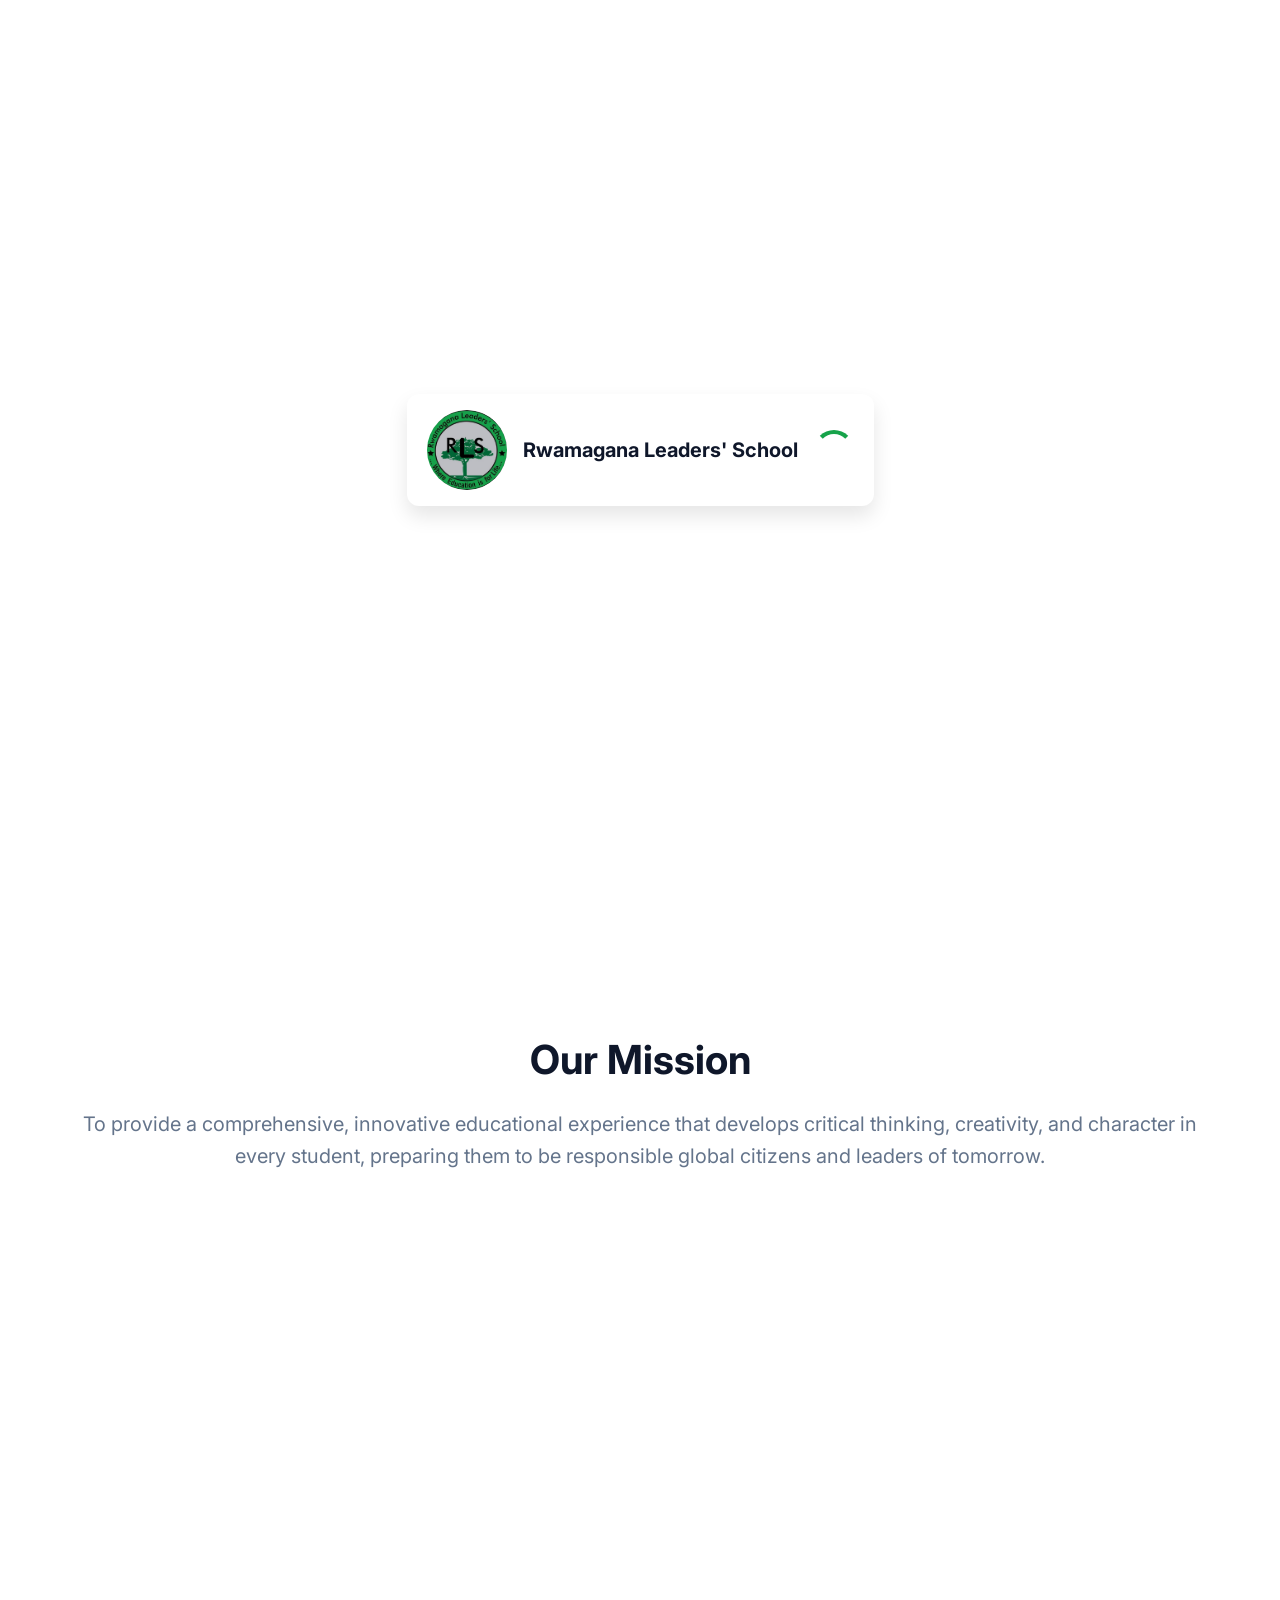
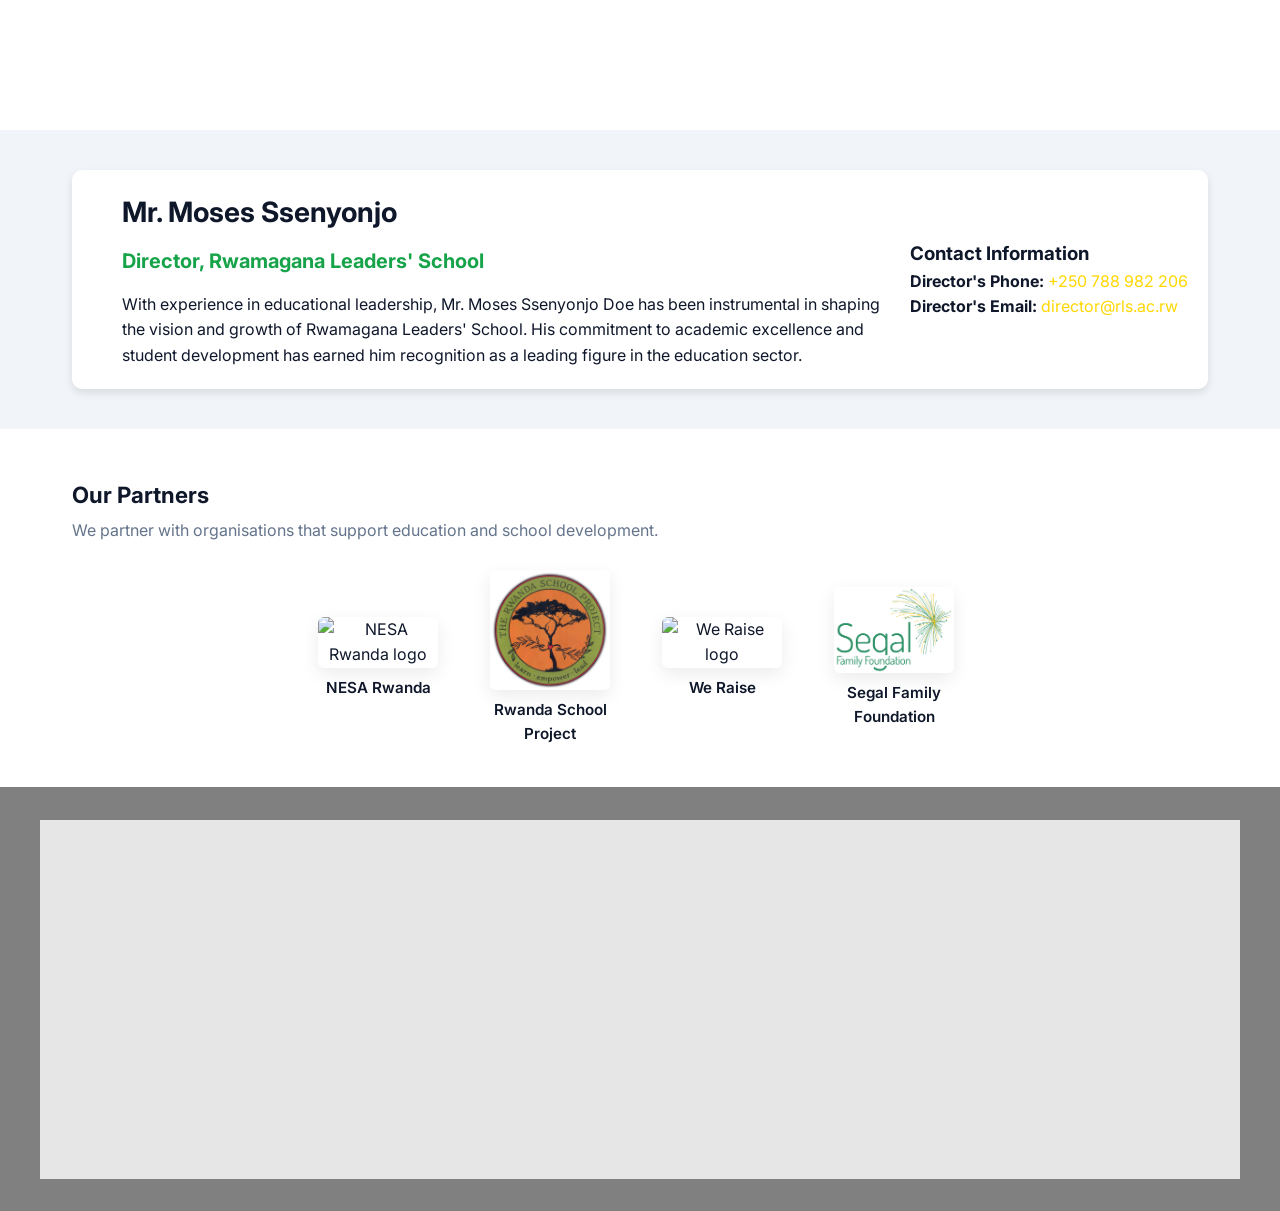
==== commit b72b63fa: "Add files via upload" ====
--- a/index.html
+++ b/index.html
@@ -15,6 +15,23 @@
 <meta property="og:url" content="https://rls.ac.rw">
 <meta property="og:type" content="website">
 <script id="chatway" async="true" src="https://cdn.chatway.app/widget.js?id=UrWkM7ZpaM1Z"></script>
+<script src="https://cdn.onesignal.com/sdks/web/v16/OneSignalSDK.page.js" defer></script>
+<script>
+    window.OneSignalDeferred = window.OneSignalDeferred || [];
+    OneSignalDeferred.push(function(OneSignal) {
+        OneSignal.init({
+            appId: "de9afd09-6dfb-4299-abd9-761671383942",
+            allowLocalhostAsSecureOrigin: true,
+            autoResubscribe: true,
+            notifyButton: {
+                enable: true,
+                size: "medium",
+                prenotify: true,
+                showCredit: false
+            }
+        });
+    });
+</script>
 <!-- Structured Data for Google -->
 <script type="application/ld+json">
 
@@ -48,139 +65,6 @@
     <title>Rwamagana Leaders' School</title>
     <link rel="stylesheet" href="styles.css">
     <link href="https://fonts.googleapis.com/css2?family=Inter:wght@300;400;400;600;700&display=swap" rel="stylesheet">
-    <style>
-        /* Our Story Section Styles */
-        .our-story-section {
-            margin-top: 50px;
-        }
-        
-        .story-intro {
-            font-size: 1.1rem;
-            color: var(--muted-foreground);
-            text-align: center;
-            margin-bottom: 40px;
-            max-width: 800px;
-            margin-left: auto;
-            margin-right: auto;
-        }
-        
-        .timeline {
-            position: relative;
-            max-width: 800px;
-            margin: 0 auto;
-        }
-        
-        .timeline::before {
-            content: '';
-            position: absolute;
-            left: 30px;
-            top: 0;
-            bottom: 0;
-            width: 2px;
-            background: var(--primary);
-        }
-        
-        .timeline-item {
-            display: flex;
-            margin-bottom: 40px;
-            opacity: 0;
-            transform: translateY(20px);
-            transition: opacity 0.6s ease, transform 0.6s ease;
-        }
-        
-        .timeline-item.fade-in {
-            opacity: 1;
-            transform: translateY(0);
-        }
-        
-        .timeline-marker {
-            width: 60px;
-            height: 60px;
-            background: var(--primary);
-            border-radius: 50%;
-            display: flex;
-            align-items: center;
-            justify-content: center;
-            color: var(--primary-foreground);
-            font-size: 1.2rem;
-            margin-right: 20px;
-            flex-shrink: 0;
-            z-index: 1;
-            position: relative;
-        }
-        
-        .timeline-content {
-            background: var(--card);
-            border: 1px solid var(--border);
-            border-radius: 12px;
-            padding: 20px;
-            box-shadow: 0 2px 8px var(--shadow);
-            flex: 1;
-        }
-        
-        .timeline-content h4 {
-            font-size: 1.2rem;
-            font-weight: 600;
-            color: var(--foreground);
-            margin-bottom: 10px;
-        }
-        
-        .timeline-content p {
-            color: var(--muted-foreground);
-            line-height: 1.6;
-        }
-        
-        .story-cta {
-            text-align: center;
-            margin-top: 50px;
-            padding: 30px;
-            background: var(--accent);
-            border-radius: 12px;
-        }
-        
-        .story-cta p {
-            font-size: 1.1rem;
-            color: var(--foreground);
-            margin-bottom: 20px;
-        }
-        
-        .cta-btn {
-            background: var(--primary);
-            color: var(--primary-foreground);
-            border: none;
-            padding: 12px 24px;
-            border-radius: 8px;
-            font-weight: 600;
-            cursor: pointer;
-            transition: background 0.2s;
-        }
-        
-        .cta-btn:hover {
-            background: var(--primary-hover, var(--primary));
-            opacity: 0.9;
-        }
-        
-        @media (max-width: 768px) {
-            .timeline::before {
-                left: 20px;
-            }
-            
-            .timeline-marker {
-                width: 40px;
-                height: 40px;
-                font-size: 1rem;
-                margin-right: 15px;
-            }
-            
-            .timeline-content {
-                padding: 15px;
-            }
-            
-            .timeline-content h4 {
-                font-size: 1.1rem;
-            }
-        }
-    </style>
     <!-- EmailJS CDN -->
      <script>
         const firebaseConfig = {
@@ -548,7 +432,7 @@
                 </a>
 
                 <a class="partner-card" href="https://rwandaschoolproject.org" target="_blank" rel="noopener" title="Rwanda School Project">
-                    <img src="https://rwandaschoolproject.org/wp-content/uploads/2021/12/cropped-rwanda-school-project.png" alt="Rwanda School Project logo">
+                    <img src="image/RSP - logo.png" alt="Rwanda School Project logo">
                     <div class="partner-name">Rwanda School Project</div>
                 </a>
 
@@ -558,7 +442,7 @@
                 </a>
 
                 <a class="partner-card" href="https://www.segalfamilyfoundation.org/" target="_blank" rel="noopener" title="Segal Family Foundation">
-                    <img src="https://rwandaschoolproject.org/wp-content/uploads/2014/08/SFF-logo.png" alt="Segal Family Foundation logo">
+                    <img src="image/SFF - logo.png" alt="Segal Family Foundation logo">
                     <div class="partner-name">Segal Family Foundation</div>
                 </a>
 
@@ -591,7 +475,7 @@
                                 <div class="timeline-marker"><i class="fa-solid fa-seedling"></i></div>
                                 <div class="timeline-content">
                                     <h4>Beginning (2005)</h4>
-                                    <p>Idea of the school begins after discussions with Rwandan educators following the 1994 Genocide.</p>
+                                    <p>Idea of the school begins after discussions with Rwandan educators following the 2005 Genocide.</p>
                                 </div>
                             </div>
                             
@@ -794,120 +678,46 @@
                 <div class="mb-20">
                     <h2>Our Programs</h2>
                     <div class="programs-grid">
-                        <div class="program-card card-hover">
+                                                <div class="program-card card-hover">
                             <div class="program-icon">
                             </div>
-                            <h3>MPC</h3>
-                            <div class="program-badge">Science combination</div>
-                            <p>Mathematics Physics and Computer Science</p>
-                            <div class="program-highlights">
-                                <span>Technologies</span>
-                                <span>Integrand</span>
-                                <span>Projectile Motion</span>
-                                <span>Computer Science</span>
-                            </div>
-                        </div>
-
-                        <div class="program-card card-hover">
-                            <div class="program-icon">
-                            </div>
-                            <h3>PCM</h3>
-                            <div class="program-badge">Science combination</div>
-                            <p>Mathematics Physics and Chemistry</p>
-                            <div class="program-highlights">
-                                <span>Lenses</span>
-                                <span>Atoms</span>
-                                <span>Derivatives</span>
-                                <span>Statistics</span>
-                                <span>Problem Solving</span>
-                            </div>
-                        </div>
-
-                        <div class="program-card card-hover">
-                            <div class="program-icon">
-                            </div>
-                            <h3>MPG</h3>
-                            <div class="program-badge">Science Combination</div>
-                            <p>Mathematics, Physics and Geography</p>
-                            <div class="program-highlights">
-                                <span>Earth</span>
-                                <span>Algorithms</span>
-                                <span>Volcanoes</span>
-                                <span>Telescopes</span>
-                            </div>
-                        </div>
-
-                        <div class="program-card card-hover">
-                            <div class="program-icon">
-                            </div>
-                            <h3>HGL</h3>
-                            <div class="program-badge">Arts Combination</div>
-                            <p>History, Geography, and Literature</p>
-                            <div class="program-highlights">
-                                <span>Genocide</span>
-                                <span>Atmosphere</span>
-                                <span>Human Rights</span>
-                                <span>Readings</span>
-                            </div>
-                        </div>
-
-                        <div class="program-card card-hover">
-                            <div class="program-icon">
-                            </div>
-                            <h3>MEC</h3>
-                            <div class="program-badge">Science Combination</div>
-                            <p>Mathematics, Economics and Computer Science</p>
+                            <h3>Stream 1</h3>
+                            <div class="program-badge">Mathematics and Sciences (Pure Sciences)</div>
+                            <p>MCB, PCB, PCM</p>
                             <div class="program-highlights">
                                 <span>Algorithms</span>
                                 <span>Statistics</span>
-                                <span>Programming</span>
-                                <span>Funds</span>
-                                <span>Business</span>
-                            </div>
-                        </div>
-
+                                <span>Atoms</span>
+                                <span>Respiration</span>
+                            </div>
+                        </div>
                         <div class="program-card card-hover">
                             <div class="program-icon">
                             </div>
-                            <h3>MEG</h3>
-                            <div class="program-badge">Arts Combination</div>
-                            <p>Mathematics, Economics and Geography</p>
+                            <h3>Stream 2</h3>
+                            <div class="program-badge">Mathematics and Sciences (Applied Sciences)</div>
+                            <p>MEG, MCE, MPC, MPG</p>
                             <div class="program-highlights">
-                                <span>Algorithms</span>
-                                <span>Statistics</span>
-                                <span>Programming</span>
-                                <span>Funds</span>
-                                <span>Business</span>
-                            </div>
-                        </div>
-
+                                <span>Probability</span>
+                                <span>Optical Fiber</span>
+                                <span>Economic</span>
+                                <span>C++</span>
+                            </div>
+                        </div>
                         <div class="program-card card-hover">
                             <div class="program-icon">
                             </div>
-                            <h3>PCB</h3>
-                            <div class="program-badge">Science Combination</div>
-                            <p>Physics, Chemistry and Biology</p>
+                            <h3>Arts and Humanities</h3>
+                            <div class="program-badge">Arts & Humanities</div>
+                            <p>HGLE, HLP</p>
                             <div class="program-highlights">
-                                <span>Atoms</span>
-                                <span>Molecules</span>
-                                <span>Fiction</span>
-                                <span>Expression</span>
-                            </div>
-                        </div>
-
-                        <div class="program-card card-hover">
-                            <div class="program-icon">
-                            </div>
-                            <h3>MCB</h3>
-                            <div class="program-badge">Science Combination</div>
-                            <p>Mathematics, Chemistry and Biology</p>
-                            <div class="program-highlights">
-                                <span>Algorithms</span>
-                                <span>Statistics</span>
-                                <span>Culture</span>
+                                <span>II World War</span>
+                                <span>Faults</span>
+                                <span>Civilisation</span>
                                 <span>Change</span>
                             </div>
                         </div>
+
                     </div>
                 </div>
 
@@ -1185,7 +995,7 @@
                             </div>
                         </div>
 
-                        <div class="contact-item">
+                        <div class="contact-item" onclick="window.open('tel:+250788123406')" target="_blank" style="cursor: pointer;">
                             <div class="contact-icon">
                                 <svg width="20" height="20" viewBox="0 0 24 24" fill="none" stroke="currentColor" stroke-width="2">
                                     <path d="M22 16.92v3a2 2 0 0 1-2.18 2 19.79 19.79 0 0 1-8.63-3.07 19.5 19.5 0 0 1-6-6 19.79 19.79 0 0 1-3.07-8.67A2 2 0 0 1 4.11 2h3a2 2 0 0 1 2 1.72 12.84 12.84 0 0 0 .7 2.81 2 2 0 0 1-.40 2.11L8.09 9.91a16 16 0 0 0 6 6l1.27-1.27a2 2 0 0 1 2.11-.40 12.84 12.84 0 0 0 2.81.7A2 2 0 0 1 22 16.92z"></path>
@@ -1194,7 +1004,7 @@
                             <p>+250 788 123 406</p>
                         </div>
 
-                        <div class="contact-item">
+                        <div class="contact-item" onclick="window.open('mailto:info@rls.ac.rw')" target="_blank" style="cursor: pointer;">
                             <div class="contact-icon">
                                 <svg width="20" height="20" viewBox="0 0 24 24" fill="none" stroke="currentColor" stroke-width="2">
                                     <path d="M4 4h16c1.1 0 2 .9 2 2v12c0 1.1-.9 2-2 2H4c-1.1 0-2-.9-2-2V6c0-1.1.9-2 2-2z"></path>
@@ -1320,7 +1130,7 @@
                                 </svg>
                             </div>
                             <h3>Receive Decision</h3>
-                            <p>Get your admission decision within 7-10 business days</p>
+                            <p>Get your admission decision within 1-2 business days with a <b>registration fees.</b></p>
                         </div>
                     </div>
                 </div>
@@ -1609,7 +1419,6 @@
                     <div class="lightbox-content">
                         <span class="lightbox-close" style="background-color: rgba(167, 0, 0, 0.623);">&times;</span>
                         <img id="lightbox-image" src="" alt="">
-                            <a id="lightbox-download" class="lightbox-download" href="#" download style="display:none;">Download</a>
                         <div class="lightbox-info">
                             <h3 id="lightbox-title"></h3>
                             <p id="lightbox-category"></p>
@@ -1643,7 +1452,7 @@
                             ${item.image ? `<img src="${item.image}" loading="lazy">` : ""}                        <div class="gallery-overlay">
                             <div class="gallery-info">
                                 <h3>${item.head}</h3>
-                                <p>${item.content} <br> <b>${item.date}</b></p>
+                                <p>${item.content}</p>
                             </div>
                         </div>    
                     </div>
@@ -1664,6 +1473,75 @@
             </div>
 
             <div class="container">
+                                <!-- Upcoming Events -->
+                <div class="events-section">
+                    <h2>Upcoming Events</h2>
+                    <div class="events-list">
+                                              <div id="upnews-section"></div>
+
+  <!-- Firebase Libraries -->
+  <script type="module">
+    // Import Firebase SDKs
+    import { initializeApp } from "https://www.gstatic.com/firebasejs/11.0.1/firebase-app.js";
+    import { getDatabase, ref, onValue } from "https://www.gstatic.com/firebasejs/11.0.1/firebase-database.js";
+
+    // Initialize Firebase
+    const app = initializeApp(firebaseConfig);
+    const db = getDatabase(app);
+    // Your Firebase configuration
+    const upnewsSection = document.getElementById("upnews-section");
+    const upnewsRef = ref(db, "upcomingnews");
+
+    // Fetch and display news automatically (also update badge count)
+    onValue(upnewsRef, (snapshot) => {
+      const data = snapshot.val();
+      // update nav badge with number of upcoming events
+      const count = data ? Object.keys(data).length : 0;
+      const badges = document.querySelectorAll('.news-badge');
+      badges.forEach(badge => {
+        badge.textContent = count;
+        badge.style.display = count > 0 ? 'inline-block' : 'none';
+      });
+      
+
+      upnewsSection.innerHTML = "";
+      for (const id in data) {
+        const item = data[id];
+        let displayDate = item.date || "";
+
+        try {
+          const dateObj = new Date(item.date);
+          if (!isNaN(dateObj)) {
+            displayDate = dateObj.toLocaleDateString('en-US', {
+              year: 'numeric',
+              month: 'long',
+              day: 'numeric'
+            });
+          }
+        } catch (error) {
+          console.warn('Error formatting upcoming event date:', error, item.date);
+        }
+
+        upnewsSection.innerHTML += `
+                        <article class="card card-hover upcoming">
+                            <div class="news-content">
+                                <div class="news-meta">
+                                    <span class="news-date">${displayDate}</span>
+                                    <span class="news-category">${item.category || 'Upcoming'}</span>
+                                </div>
+                                <h3>${item.title}</h3>
+                                <p>${item.content}<br> <br><b>Posted by Tr. Jean Pierre</b></p>
+                                <div class="event-time">Upcoming</div>
+                            </div>
+                        </article> <br>
+        `;
+      }
+    });
+  </script>
+
+                    </div>
+                </div>
+
                 
                 <!-- Latest News -->
                 <div class="news-section">
@@ -1745,7 +1623,7 @@
                                     <span class="news-category">${item.category}</span>
                                 </div>
                                 <h3>${item.title}</h3>
-                                <p>${item.content}</p>
+                                <p>${item.content}<br> <br><b>Posted by Tr. Jean Pierre</b></p>
                             </div>
                         </article> <br>
           `;
@@ -1756,58 +1634,6 @@
                     </div>
                 </div>
 
-                <!-- Upcoming Events -->
-                <div class="events-section">
-                    <h2>Upcoming Events</h2>
-                    <div class="events-list">
-                                              <div id="upnews-section"></div>
-
-  <!-- Firebase Libraries -->
-  <script type="module">
-    // Import Firebase SDKs
-    import { initializeApp } from "https://www.gstatic.com/firebasejs/11.0.1/firebase-app.js";
-    import { getDatabase, ref, onValue } from "https://www.gstatic.com/firebasejs/11.0.1/firebase-database.js";
-
-    // Initialize Firebase
-    const app = initializeApp(firebaseConfig);
-    const db = getDatabase(app);
-    // Your Firebase configuration
-    const upnewsSection = document.getElementById("upnews-section");
-    const upnewsRef = ref(db, "upcomingnews");
-
-    // Fetch and display news automatically (also update badge count)
-    onValue(upnewsRef, (snapshot) => {
-      const data = snapshot.val();
-      // update nav badge with number of upcoming events
-      const count = data ? Object.keys(data).length : 0;
-      const badges = document.querySelectorAll('.news-badge');
-      badges.forEach(badge => {
-        badge.textContent = count;
-        badge.style.display = count > 0 ? 'inline-block' : 'none';
-      });
-
-      upnewsSection.innerHTML = "";
-      for (const id in data) {
-        const item = data[id];
-        upnewsSection.innerHTML += `
-                        <div class="event-item">
-                            <div class="event-date">
-                                <span class="event-month">${item.date}</span>
-                                <span class="event-day">${item.category}</span>
-                            </div>
-                            <div class="event-details">
-                                <h3>${item.title}</h3>
-                                <p>${item.content}</p>
-                                <div class="event-time">Upcoming</div>
-                            </div>
-                        </div> <br>
-        `;
-      }
-    });
-  </script>
-
-                    </div>
-                </div>
             </div>
         </section>
     </main>
@@ -1869,16 +1695,17 @@
                 <div class="footer-bottom-content">
                     <p>&copy; <span id="year"></span> <script>document.getElementById("year").textContent = new Date().getFullYear();</script> <b> Rwamagana Leaders' School </b>. All rights reserved.</p>
                     <div class="footer-links">
-                        <button>Privacy Policy</button>
-                        <button>Terms of Service</button>
-                        <button>Accessibility</button>
+                        <button onclick="window.open('legal.html#privacy-policy', '_blank')">Privacy Policy</button>
+                        <button onclick="window.open('legal.html#terms-of-service', '_blank')">Terms of Service</button>
+                        <button onclick="window.open('legal.html#accessibility', '_blank')">Accessibility</button>
+                        <button onclick="window.open('https://arseneportfolio.vercel.app', '_blank', 'noopener,noreferrer')">Developed by Arsene</button>                    
                     </div>
                 </div>
             </div>
         </div>
     </footer>
 
-    <script src="script.js"></script>
+    <script src="script.js" defer></script>
     <script type="module">
       import { initializeApp, getApps, getApp } from "https://www.gstatic.com/firebasejs/11.0.1/firebase-app.js";
       import { getDatabase, ref, set, onValue } from "https://www.gstatic.com/firebasejs/11.0.1/firebase-database.js";
@@ -1906,5 +1733,19 @@
 
       initTuitionLoader();
     </script>
+    <div id="custom-context-menu" class="context-menu">
+  <ul>
+    <li onclick="navigateTo('home')">Home</li>
+    <li onclick="navigateTo('about')">About</li>
+    <li onclick="navigateTo('academics')">Academics</li>
+    <li onclick="navigateTo('admissions')">Admissions</li>
+    <li onclick="navigateTo('gallery')">Gallery</li>
+    <li onclick="navigateTo('news')">News & Events</li>
+    <li id="menu-copy">Copy</li>
+    <li id="menu-refresh">Reload</li>
+    <li class="divider"></li>
+    <li id="menu-exit" class="danger">Exit Page</li>
+  </ul>
+</div>
 </body>
 </html>
--- a/styles.css
+++ b/styles.css
@@ -125,7 +125,6 @@
 
 /* Container */
 .container {
-    backdrop-filter: blur(10px);
     border-radius: 2rem;
     max-width: 1200px;
     margin: 0 auto;
@@ -881,7 +880,46 @@
                         line-height: 1.6;
                     }
 
-
+.context-menu {
+  display: none;
+  position: fixed;
+  z-index: 999999; /* Higher z-index prevents background elements from covering it */
+  width: 160px;
+  background-color: #1e1e2e;
+  border: 1px solid #313244;
+  border-radius: 8px;
+  box-shadow: 0 8px 16px rgba(0, 0, 0, 0.4);
+  padding: 6px 0;
+  font-family: sans-serif;
+}
+
+.context-menu ul {
+  list-style: none;
+  margin: 0;
+  padding: 0;
+}
+
+.context-menu li {
+  padding: 8px 14px;
+  font-size: 14px;
+  color: #cdd6f4;
+  cursor: pointer;
+}
+
+.context-menu li:hover {
+  background-color: #313244;
+}
+
+.context-menu li.divider {
+  height: 1px;
+  background-color: #45475a;
+  margin: 4px 0;
+  padding: 0;
+}
+
+.context-menu li.danger {
+  color: #f38ba8;
+}
 
 /* Content Sections */
 .content-section {
@@ -1395,7 +1433,15 @@
 .contact-item p {
     color: var(--muted-foreground);
 }
-
+.upcoming{
+    border:solid 2px var(--primary);
+    transition: all 0.4s ease;
+}
+.upcoming:hover{
+    transform: translateY(-4px);
+    box-shadow: 0 10px 25px var(--shadow-lg);
+    transition: all 0.4s ease;
+}
 /* Form Styles */
 .contact-form h3 {
     font-size: 1.5rem;
@@ -1488,6 +1534,7 @@
 }
 .footer-container{
     background-color: var(--footer-bg);
+    backdrop-filter: blur(10px);
 }
 
 @media (min-width: 768px) {
@@ -1983,7 +2030,137 @@
 
 .tuition-table tr:hover {
     background: var(--muted);
-}
+}        /* Our Story Section Styles */
+        .our-story-section {
+            margin-top: 50px;
+        }
+        
+        .story-intro {
+            font-size: 1.1rem;
+            color: var(--muted-foreground);
+            text-align: center;
+            margin-bottom: 40px;
+            max-width: 800px;
+            margin-left: auto;
+            margin-right: auto;
+        }
+        
+        .timeline {
+            position: relative;
+            max-width: 800px;
+            margin: 0 auto;
+        }
+        
+        .timeline::before {
+            content: '';
+            position: absolute;
+            left: 30px;
+            top: 0;
+            bottom: 0;
+            width: 2px;
+            background: var(--primary);
+        }
+        
+        .timeline-item {
+            display: flex;
+            margin-bottom: 40px;
+            opacity: 0;
+            transform: translateY(20px);
+            transition: opacity 0.6s ease, transform 0.6s ease;
+        }
+        
+        .timeline-item.fade-in {
+            opacity: 1;
+            transform: translateY(0);
+        }
+        
+        .timeline-marker {
+            width: 60px;
+            height: 60px;
+            background: var(--primary);
+            border-radius: 50%;
+            display: flex;
+            align-items: center;
+            justify-content: center;
+            color: var(--primary-foreground);
+            font-size: 1.2rem;
+            margin-right: 20px;
+            flex-shrink: 0;
+            z-index: 1;
+            position: relative;
+        }
+        
+        .timeline-content {
+            background: var(--card);
+            border: 1px solid var(--border);
+            border-radius: 12px;
+            padding: 20px;
+            box-shadow: 0 2px 8px var(--shadow);
+            flex: 1;
+        }
+        
+        .timeline-content h4 {
+            font-size: 1.2rem;
+            font-weight: 600;
+            color: var(--foreground);
+            margin-bottom: 10px;
+        }
+        
+        .timeline-content p {
+            color: var(--muted-foreground);
+            line-height: 1.6;
+        }
+        
+        .story-cta {
+            text-align: center;
+            margin-top: 50px;
+            padding: 30px;
+            background: var(--accent);
+            border-radius: 12px;
+        }
+        
+        .story-cta p {
+            font-size: 1.1rem;
+            color: var(--foreground);
+            margin-bottom: 20px;
+        }
+        
+        .cta-btn {
+            background: var(--primary);
+            color: var(--primary-foreground);
+            border: none;
+            padding: 12px 24px;
+            border-radius: 8px;
+            font-weight: 600;
+            cursor: pointer;
+            transition: background 0.2s;
+        }
+        
+        .cta-btn:hover {
+            background: var(--primary-hover, var(--primary));
+            opacity: 0.9;
+        }
+        
+        @media (max-width: 768px) {
+            .timeline::before {
+                left: 20px;
+            }
+            
+            .timeline-marker {
+                width: 40px;
+                height: 40px;
+                font-size: 1rem;
+                margin-right: 15px;
+            }
+            
+            .timeline-content {
+                padding: 15px;
+            }
+            
+            .timeline-content h4 {
+                font-size: 1.1rem;
+            }
+        }
 
 /* Application Form Styles */
 .application-form-section {
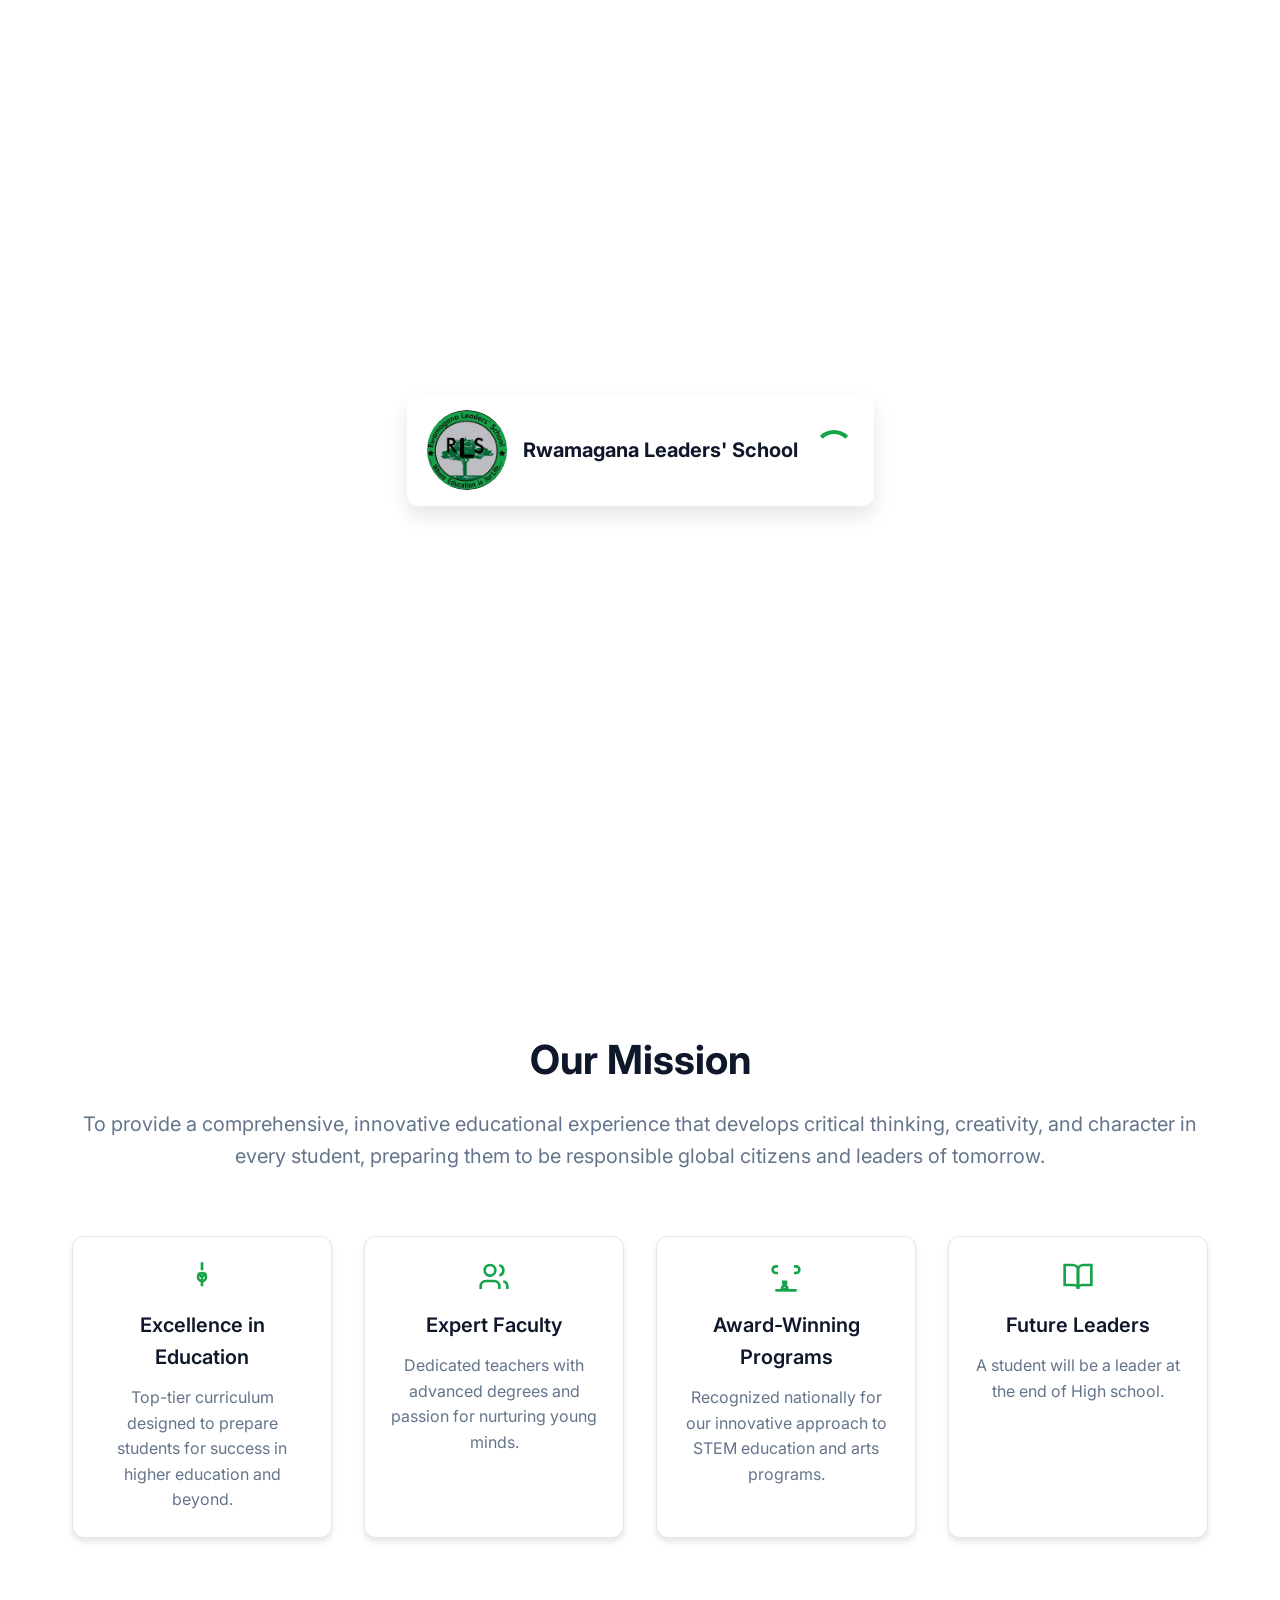
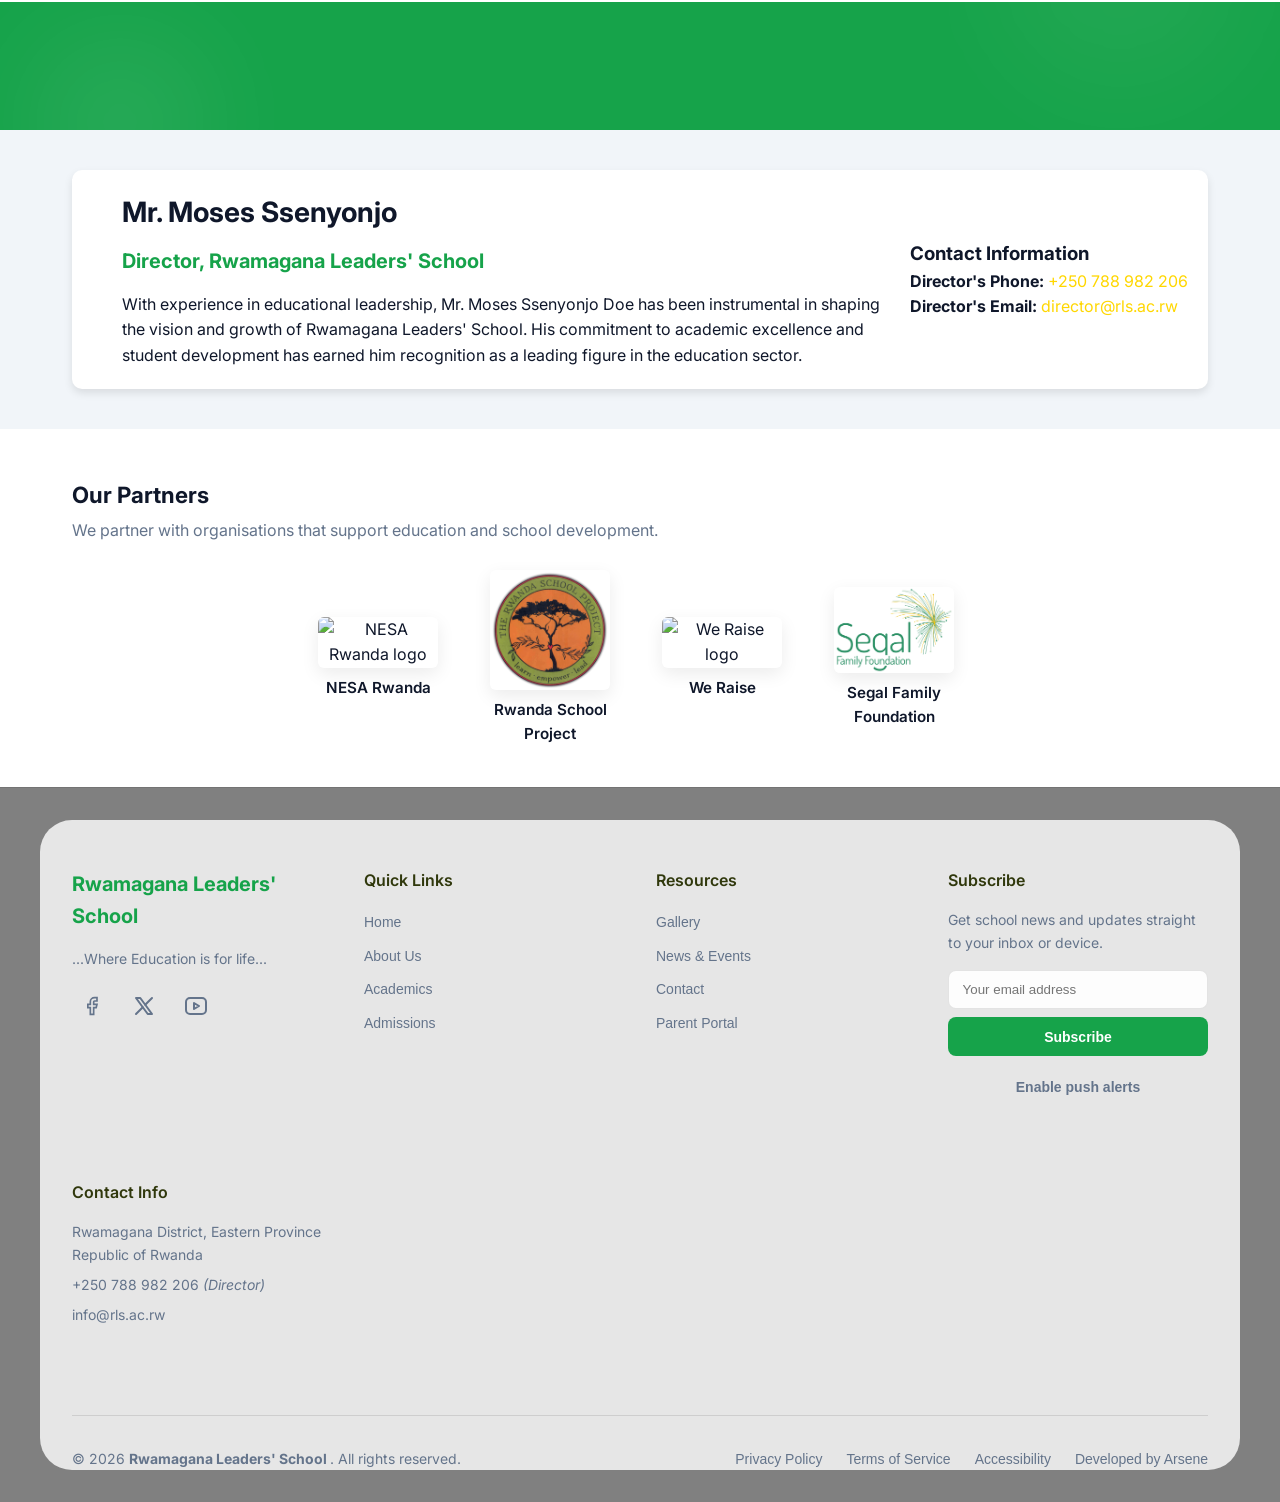
==== commit ae1311b5: "Add files via upload" ====
--- a/index.html
+++ b/index.html
@@ -1679,6 +1679,17 @@
                 </div>
 
                 <div class="footer-section">
+                    <h4>Subscribe</h4>
+                    <p>Get school news and updates straight to your inbox or device.</p>
+                    <form id="footer-subscribe-form" class="footer-subscribe-form">
+                        <input type="email" id="footer-subscribe-email" placeholder="Your email address" required>
+                        <button type="submit">Subscribe</button>
+                    </form>
+                    <button id="footer-onesignal-subscribe" class="footer-onesignal-btn" type="button">Enable push alerts</button>
+                    <p id="footer-subscribe-status" class="footer-subscribe-status" aria-live="polite"></p>
+                </div>
+
+                <div class="footer-section">
                     <h4>Contact Info</h4>
                     <div class="contact-info-footer">
                         <p>Rwamagana District, Eastern Province<br>Republic of Rwanda</p>
--- a/styles.css
+++ b/styles.css
@@ -1619,6 +1619,44 @@
 
 .contact-info-footer p {
     margin-bottom: 0.5rem;
+}
+
+.footer-subscribe-form {
+    display: flex;
+    flex-direction: column;
+    gap: 0.5rem;
+    margin-bottom: 0.75rem;
+}
+
+.footer-subscribe-form input {
+    padding: 0.7rem 0.85rem;
+    border-radius: 0.5rem;
+    border: 1px solid var(--border);
+    background: rgba(255,255,255,0.9);
+    color: #111827;
+}
+
+.footer-subscribe-form button,
+.footer-onesignal-btn {
+    padding: 0.7rem 0.9rem;
+    border: none;
+    border-radius: 0.5rem;
+    background: var(--primary);
+    color: var(--primary-foreground);
+    cursor: pointer;
+    font-weight: 600;
+}
+
+.footer-onesignal-btn {
+    width: 100%;
+    background: #2563eb;
+    margin-bottom: 0.4rem;
+}
+
+.footer-subscribe-status {
+    font-size: 0.8rem;
+    min-height: 1.2rem;
+    color: var(--muted-foreground);
 }
 
 .footer-separator {
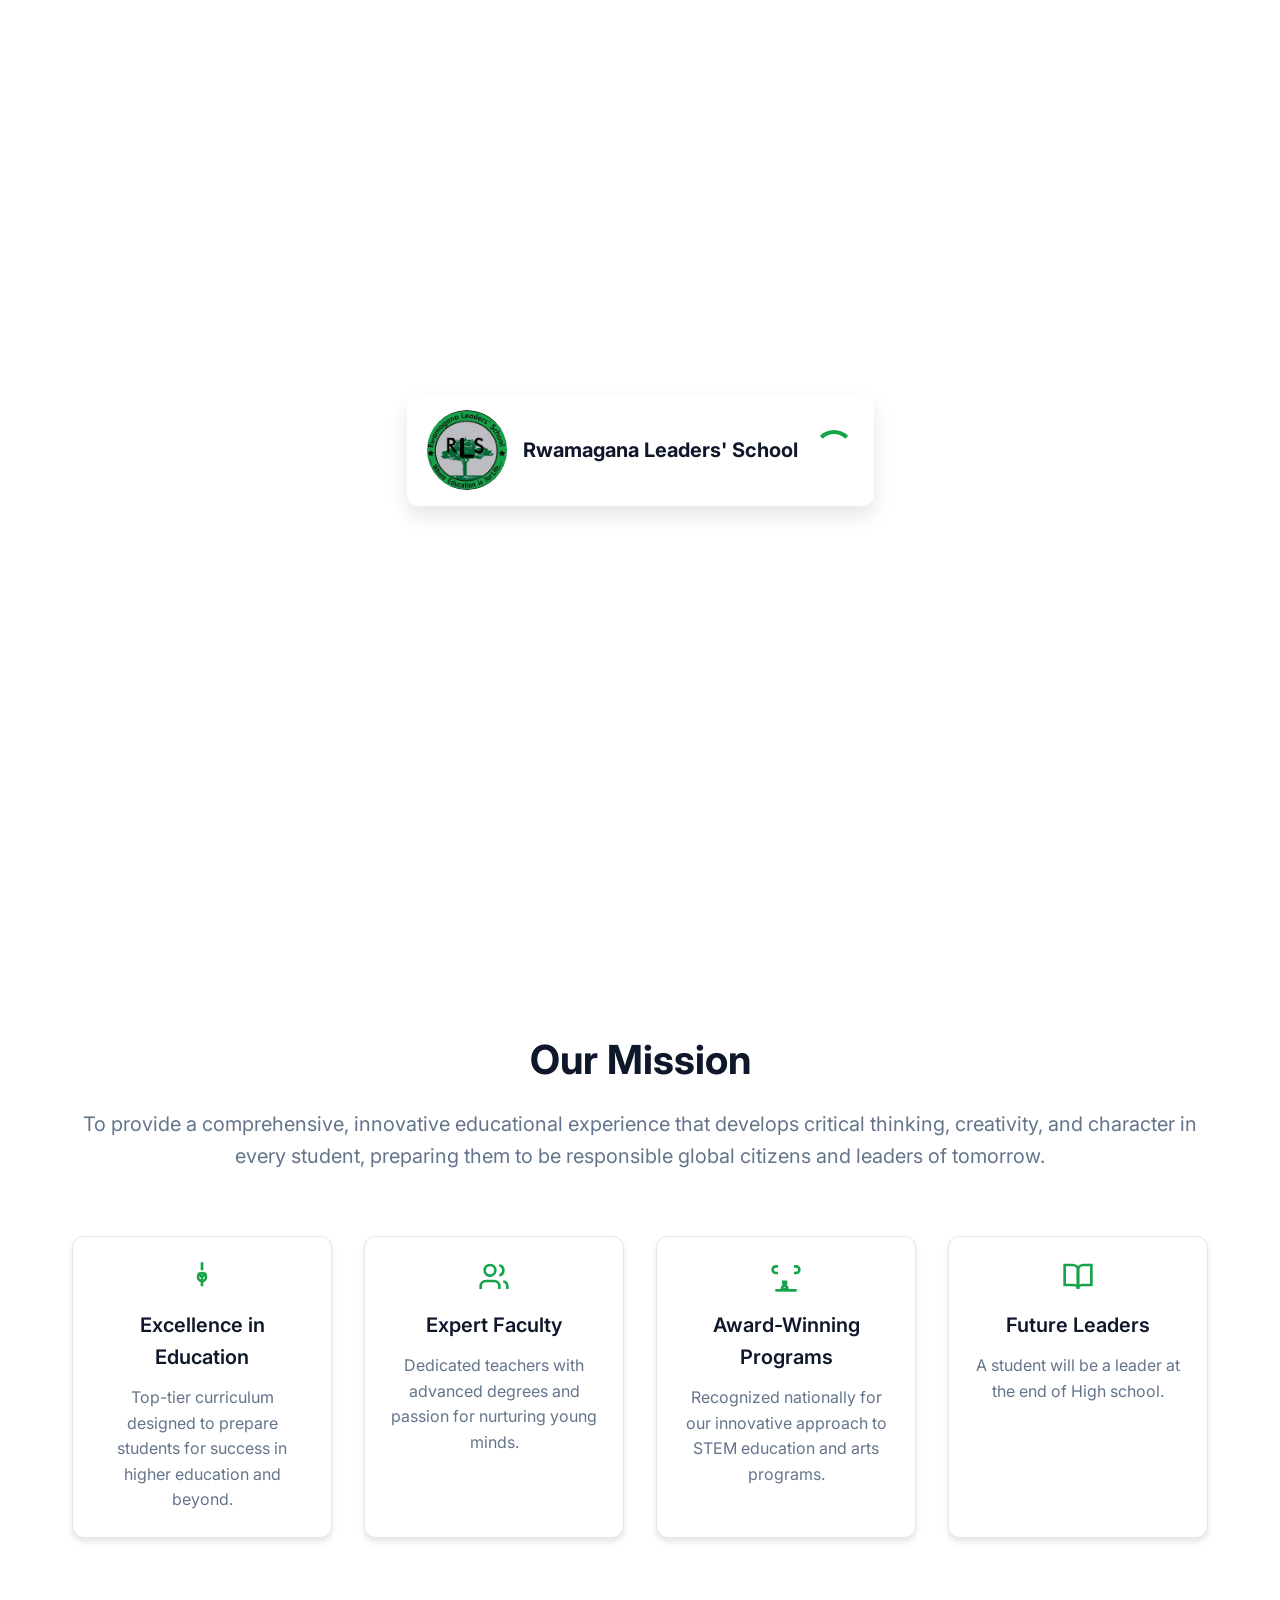
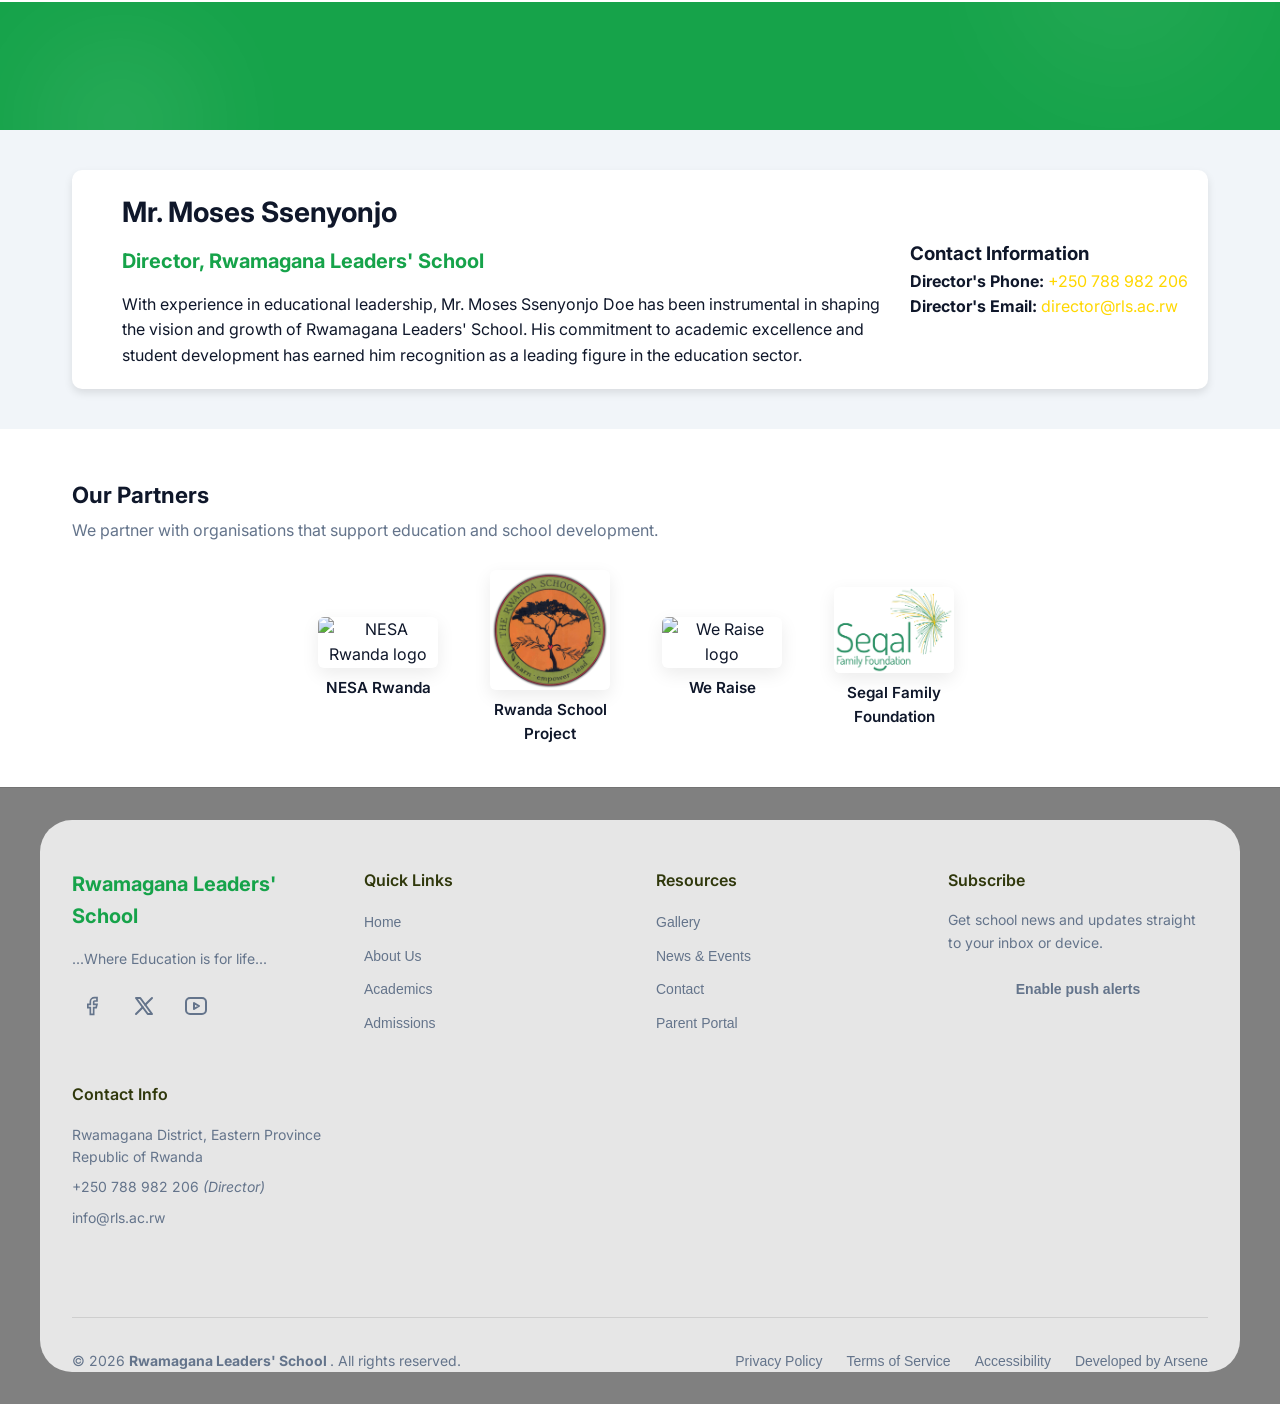
==== commit 3a1c9e4c: "Add files via upload" ====
--- a/index.html
+++ b/index.html
@@ -1681,10 +1681,6 @@
                 <div class="footer-section">
                     <h4>Subscribe</h4>
                     <p>Get school news and updates straight to your inbox or device.</p>
-                    <form id="footer-subscribe-form" class="footer-subscribe-form">
-                        <input type="email" id="footer-subscribe-email" placeholder="Your email address" required>
-                        <button type="submit">Subscribe</button>
-                    </form>
                     <button id="footer-onesignal-subscribe" class="footer-onesignal-btn" type="button">Enable push alerts</button>
                     <p id="footer-subscribe-status" class="footer-subscribe-status" aria-live="polite"></p>
                 </div>
